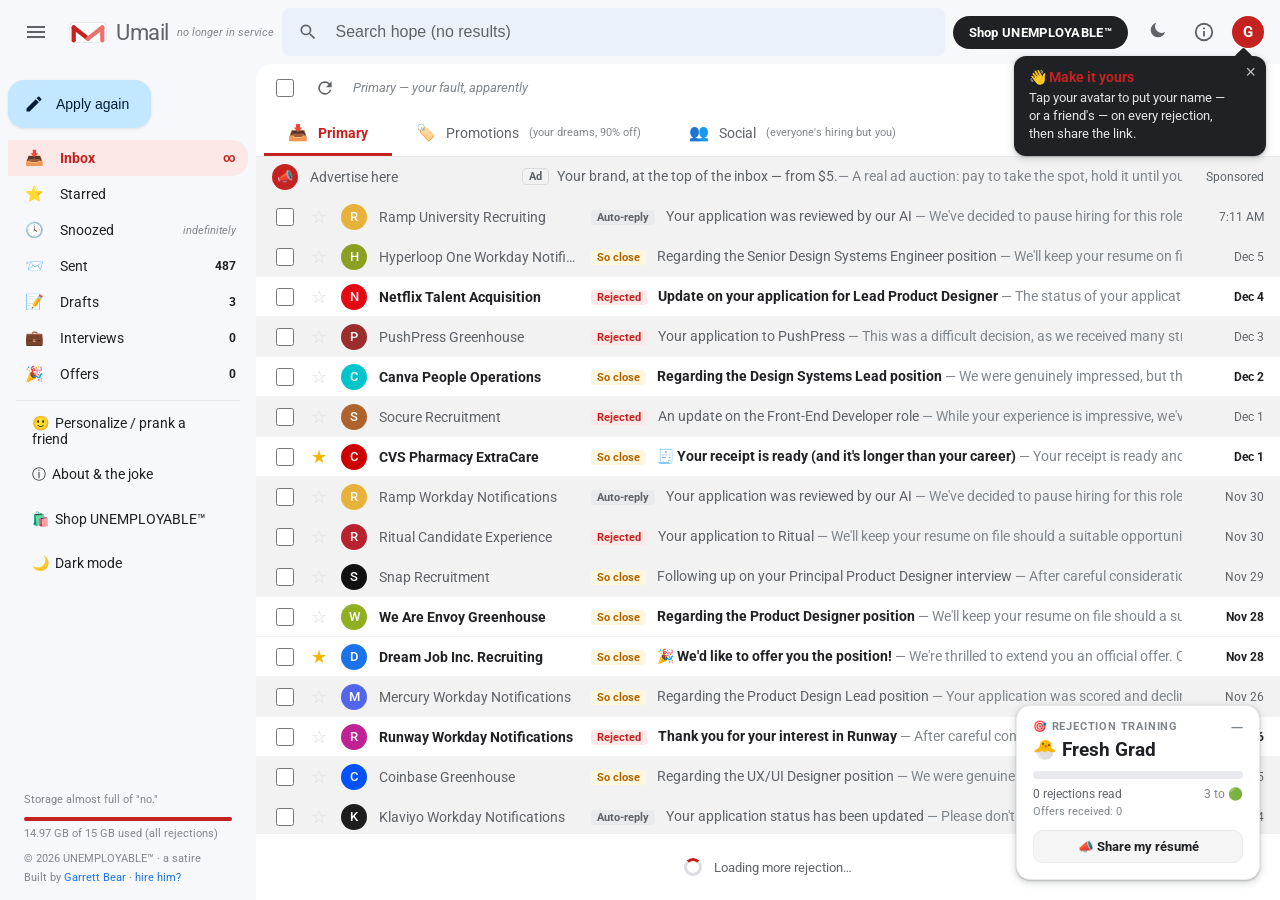
==== index.html @ d6adf1ad "Recolor logo M to brand red (drop Google palette)" ====
<!DOCTYPE html>
<html lang="en">
<head>
  <meta charset="UTF-8" />
  <meta name="viewport" content="width=device-width, initial-scale=1.0" />
  <title>Unemployable — An Endless Inbox of Rejection</title>

  <!-- Primary Meta -->
  <meta name="description" content="An endless scroll of automated job rejection emails. Every 'we've decided to move forward with other candidates' you've ever read, forever. A satire by Garrett Bear. Now a clothing brand." />
  <meta name="author" content="Garrett Bear" />
  <meta name="keywords" content="job rejection, unemployable, tech jobs, layoffs, application rejected, job hunt, satire, clothing brand, product designer, front end developer" />
  <meta name="theme-color" content="#ffffff" />
  <link rel="canonical" href="https://theunemployable.xyz/" />

  <!-- Open Graph -->
  <meta property="og:type" content="website" />
  <meta property="og:site_name" content="Unemployable" />
  <meta property="og:title" content="Unemployable — An Endless Inbox of Rejection" />
  <meta property="og:description" content="Scroll back through every automated 'unfortunately we won't be moving forward' email, forever. A clothing brand for the chronically applied-but-never-hired." />
  <meta property="og:url" content="https://theunemployable.xyz/" />
  <meta property="og:image" content="https://theunemployable.xyz/og-image.png" />
  <meta property="og:image:secure_url" content="https://theunemployable.xyz/og-image.png" />
  <meta property="og:image:type" content="image/png" />
  <meta property="og:image:width" content="1200" />
  <meta property="og:image:height" content="630" />
  <meta property="og:image:alt" content="An inbox full of unread job rejection emails." />

  <!-- Twitter -->
  <meta name="twitter:card" content="summary_large_image" />
  <meta name="twitter:title" content="Unemployable — An Endless Inbox of Rejection" />
  <meta name="twitter:description" content="An endless scroll of automated job rejection emails. You are not a culture fit. Forever." />
  <meta name="twitter:image" content="https://theunemployable.xyz/og-image.png" />

  <link rel="icon" type="image/svg+xml" href="favicon.svg" />
  <link rel="icon" type="image/png" sizes="32x32" href="favicon-32.png" />
  <link rel="apple-touch-icon" href="apple-touch-icon.png" />
  <link rel="preconnect" href="https://fonts.googleapis.com" />
  <link rel="preconnect" href="https://fonts.gstatic.com" crossorigin />
  <link href="https://fonts.googleapis.com/css2?family=Roboto:wght@400;500;700&display=swap" rel="stylesheet" />
  <!-- Vercel Web Analytics (turn on Web Analytics in the Vercel project dashboard) -->
  <script>window.va = window.va || function () { (window.vaq = window.vaq || []).push(arguments); };</script>
  <script defer src="/_vercel/insights/script.js"></script>

  <link rel="stylesheet" href="style.css" />

  <!-- SEO: structured data -->
  <script type="application/ld+json">
  {
    "@context": "https://schema.org",
    "@type": "WebSite",
    "name": "Unemployable",
    "url": "https://theunemployable.xyz/",
    "description": "An endless scroll of automated job rejection emails. A satire and clothing brand by Garrett Bear.",
    "author": { "@type": "Person", "name": "Garrett Bear", "url": "https://garrettbear.com" }
  }
  </script>
</head>
<body>
  <!-- ===== Top bar ===== -->
  <header class="topbar">
    <div class="topbar-left">
      <button class="icon-btn" id="menuBtn" aria-label="Main menu">
        <svg viewBox="0 0 24 24" width="24" height="24"><path d="M3 18h18v-2H3v2zm0-5h18v-2H3v2zm0-7v2h18V6H3z"/></svg>
      </button>
      <a class="logo" href="#" aria-label="Umail — no longer in service">
        <svg class="logo-mark" viewBox="0 0 56 40" width="40" height="29" aria-hidden="true">
          <rect x="2.5" y="6" width="51" height="28" rx="5.5" fill="#fff" stroke="#e0e0e0" stroke-width="1"/>
          <g fill="none" stroke-width="6" stroke-linecap="round" stroke-linejoin="round">
            <path d="M8 31 V13" stroke="#c5221f"/>
            <path d="M8 13 L28 28.5" stroke="#c5221f"/>
            <path d="M28 28.5 L48 13" stroke="#e8736f"/>
            <path d="M48 13 V31" stroke="#e8736f"/>
          </g>
        </svg>
        <span class="logo-word">Umail</span>
        <span class="logo-sub">no longer in service</span>
      </a>
    </div>

    <div class="topbar-search">
      <button class="icon-btn search-icon" aria-label="Search">
        <svg viewBox="0 0 24 24" width="20" height="20"><path d="M15.5 14h-.79l-.28-.27a6.5 6.5 0 1 0-.7.7l.27.28v.79l5 4.99L20.49 19l-4.99-5zm-6 0A4.5 4.5 0 1 1 14 9.5 4.5 4.5 0 0 1 9.5 14z"/></svg>
      </button>
      <input type="text" placeholder="Search hope (no results)" aria-label="Search mail" id="searchInput" />
    </div>

    <div class="topbar-right">
      <a class="shop-cta" href="https://shop.theunemployable.xyz" target="_blank" rel="noopener">Shop UNEMPLOYABLE™</a>
      <button class="icon-btn" id="themeBtn" aria-label="Toggle dark theme" title="Toggle dark theme"></button>
      <button class="icon-btn" id="aboutBtn" aria-label="About this site">
        <svg viewBox="0 0 24 24" width="22" height="22"><path d="M11 7h2v2h-2zm0 4h2v6h-2zm1-9a10 10 0 1 0 0 20 10 10 0 0 0 0-20zm0 18a8 8 0 1 1 0-16 8 8 0 0 1 0 16z"/></svg>
      </button>
      <button class="avatar-me" id="meBtn" title="Personalize / prank a friend" aria-label="Personalize">G</button>
    </div>
  </header>

  <div class="layout">
    <!-- ===== Sidebar ===== -->
    <aside class="sidebar" id="sidebar">
      <div class="drawer-brand mobile-only">
        <svg class="logo-mark" viewBox="0 0 56 40" width="34" height="25" aria-hidden="true">
          <rect x="2.5" y="6" width="51" height="28" rx="5.5" fill="#fff" stroke="#e0e0e0" stroke-width="1"/>
          <g fill="none" stroke-width="6" stroke-linecap="round" stroke-linejoin="round">
            <path d="M8 31 V13" stroke="#c5221f"/><path d="M8 13 L28 28.5" stroke="#c5221f"/>
            <path d="M28 28.5 L48 13" stroke="#e8736f"/><path d="M48 13 V31" stroke="#e8736f"/>
          </g>
        </svg>
        <span class="logo-word">Umail</span>
        <span class="logo-sub">no longer in service</span>
      </div>
      <button class="compose" id="composeBtn">
        <svg viewBox="0 0 24 24" width="20" height="20"><path d="M3 17.25V21h3.75L17.81 9.94l-3.75-3.75L3 17.25zM20.71 7.04a1 1 0 0 0 0-1.41l-2.34-2.34a1 1 0 0 0-1.41 0l-1.83 1.83 3.75 3.75 1.83-1.83z"/></svg>
        Apply again
      </button>
      <nav class="folders">
        <a class="folder active"><span class="f-ic">📥</span> Inbox <span class="f-count" id="inboxCount">∞</span></a>
        <a class="folder" data-joke="One starred rejection. You framed the nicest 'no.'"><span class="f-ic">⭐</span> Starred</a>
        <a class="folder" data-joke="Snoozed until the economy recovers. So, never."><span class="f-ic">🕓</span> Snoozed <span class="f-note">indefinitely</span></a>
        <a class="folder" id="sentFolder"><span class="f-ic">📨</span> Sent <span class="f-count" id="sentCount">487</span></a>
        <a class="folder" data-joke="3 drafts you'll never send. 'Hi, I know it's been a while…'"><span class="f-ic">📝</span> Drafts <span class="f-count">3</span></a>
        <a class="folder" id="interviewsFolder" data-joke="0 interviews. The AI didn't think you were a culture fit."><span class="f-ic">💼</span> Interviews <span class="f-count" id="interviewsCount">0</span></a>
        <a class="folder" id="offersFolder"><span class="f-ic">🎉</span> Offers <span class="f-count" id="offersCount">0</span></a>
      </nav>
      <nav class="drawer-extra">
        <button class="drawer-item" id="meBtnDrawer">🙂&nbsp;&nbsp;Personalize / prank a friend</button>
        <button class="drawer-item" id="aboutBtnDrawer">ⓘ&nbsp;&nbsp;About &amp; the joke</button>
        <a class="drawer-item" href="https://shop.theunemployable.xyz" target="_blank" rel="noopener">🛍️&nbsp;&nbsp;Shop UNEMPLOYABLE™</a>
        <button class="drawer-item" id="themeBtnDrawer">🌙&nbsp;&nbsp;Dark mode</button>
      </nav>
      <div class="sidebar-foot">
        <p>Storage almost full of "no."</p>
        <div class="storage-bar"><span></span></div>
        <p class="storage-txt">14.97 GB of 15 GB used (all rejections)</p>
        <p class="copyright">© <span class="yr">2026</span> UNEMPLOYABLE™ · a satire</p>
        <p class="built-by">Built by <a href="https://garrettbear.com" target="_blank" rel="noopener">Garrett Bear</a> · <a href="https://garrettbear.com" target="_blank" rel="noopener">hire him?</a></p>
      </div>
    </aside>

    <!-- ===== Inbox ===== -->
    <main class="inbox">
      <div class="inbox-toolbar">
        <input type="checkbox" class="row-check" aria-label="Select all" />
        <button class="icon-btn" aria-label="Refresh" id="refreshBtn">
          <svg viewBox="0 0 24 24" width="20" height="20"><path d="M17.65 6.35A8 8 0 1 0 19.73 14h-2.08A6 6 0 1 1 12 6c1.66 0 3.14.69 4.22 1.78L13 11h7V4l-2.35 2.35z"/></svg>
        </button>
        <span class="toolbar-label">Primary — your fault, apparently</span>
        <span class="toolbar-right" id="counter">1–50 of many, many more</span>
      </div>

      <div class="tabs">
        <div class="tab active" data-tab="primary"><span class="tab-ic">📥</span> Primary</div>
        <div class="tab" data-tab="promotions"><span class="tab-ic">🏷️</span> Promotions <small>(your dreams, 90% off)</small></div>
        <div class="tab" data-tab="social"><span class="tab-ic">👥</span> Social <small>(everyone's hiring but you)</small></div>
      </div>

      <ul class="email-list" id="emailList" aria-live="polite"></ul>

      <div class="loader" id="loader">
        <div class="spinner"></div>
        <span>Loading more rejection…</span>
      </div>
    </main>
  </div>

  <!-- ===== Personalize modal ===== -->
  <div class="modal-overlay" id="personalizeOverlay" hidden>
    <div class="about-card pz-card" role="dialog" aria-modal="true" aria-labelledby="pzTitle">
      <button class="about-close" id="pzClose" aria-label="Close">×</button>
      <h2 id="pzTitle">Make it personal</h2>
      <p class="about-tag">build your rejection profile</p>
      <p class="pz-intro">Put your name (or a friend's) on every rejection, pick the jobs you'll never get, add the companies that ghosted you — then share the link and watch the whole internet turn <em>them</em> down.</p>

      <label class="pz-label" for="pzName">Name on the rejections</label>
      <input class="pz-input" id="pzName" type="text" maxlength="40" placeholder="Garrett Bear" autocomplete="off" />
      <p class="pz-hint">Add a last name and they'll address you every careless way — Garrett Bear, G. Bear, Garrett B., Garrett.</p>

      <label class="pz-label">Jobs you keep getting rejected from</label>
      <div class="pz-cats" id="pzCats"></div>
      <input class="pz-input" id="pzRoleInput" type="text" maxlength="50" placeholder="…or type any role and hit Enter" autocomplete="off" />
      <div class="pz-chips" id="pzRoleChips"></div>

      <label class="pz-label">Companies that rejected you</label>
      <input class="pz-input" id="pzCoInput" type="text" maxlength="40" placeholder="e.g. Red Bull — type and hit Enter" autocomplete="off" />
      <div class="pz-chips" id="pzCoChips"></div>

      <div class="pz-actions">
        <button class="about-shop pz-apply" id="pzApply">Apply</button>
        <button class="mb-btn" id="pzCopy">Copy shareable link</button>
      </div>
      <p class="pz-note" id="pzNote"></p>
    </div>
  </div>

  <!-- drawer scrim (mobile) -->
  <div class="scrim" id="scrim" hidden></div>

  <!-- ===== Mobile bottom tab bar + compose FAB ===== -->
  <nav class="mobile-tabs" id="mobileTabs" aria-label="Inbox categories">
    <button class="mobile-tab active" data-tab="primary"><span>📥</span>Primary</button>
    <button class="mobile-tab" data-tab="promotions"><span>🏷️</span>Promos</button>
    <button class="mobile-tab" data-tab="social"><span>👥</span>Social</button>
  </nav>
  <button class="fab-compose" id="fabCompose" aria-label="Apply again">
    <svg viewBox="0 0 24 24"><path d="M3 17.25V21h3.75L17.81 9.94l-3.75-3.75L3 17.25zM20.71 7.04a1 1 0 0 0 0-1.41l-2.34-2.34a1 1 0 0 0-1.41 0l-1.83 1.83 3.75 3.75 1.83-1.83z"/></svg>
  </button>

  <!-- ===== Email modal ===== -->
  <div class="modal-overlay" id="modalOverlay" hidden>
    <div class="modal" role="dialog" aria-modal="true" aria-labelledby="modalSubject">
      <div class="modal-toolbar">
        <button class="icon-btn" id="modalBack" aria-label="Back to inbox">
          <svg viewBox="0 0 24 24" width="22" height="22"><path d="M20 11H7.83l5.59-5.59L12 4l-8 8 8 8 1.41-1.41L7.83 13H20z"/></svg>
        </button>
        <div class="modal-tool-icons">
          <button class="icon-btn" title="Archive (the feeling)" aria-label="Archive"><svg viewBox="0 0 24 24" width="20" height="20"><path d="M20.54 5.23l-1.39-1.68A1.45 1.45 0 0 0 18 3H6c-.47 0-.88.21-1.16.55L3.46 5.23C3.17 5.57 3 6.02 3 6.5V19a2 2 0 0 0 2 2h14a2 2 0 0 0 2-2V6.5c0-.48-.17-.93-.46-1.27zM12 17.5L6.5 12H10v-2h4v2h3.5L12 17.5zM5.12 5l.82-1h12l.93 1H5.12z"/></svg></button>
          <button class="icon-btn" title="Report as spam (it is)" aria-label="Spam"><svg viewBox="0 0 24 24" width="20" height="20"><path d="M12 2L1 21h22L12 2zm1 16h-2v-2h2v2zm0-4h-2V9h2v5z"/></svg></button>
          <button class="icon-btn" title="Delete" aria-label="Delete"><svg viewBox="0 0 24 24" width="20" height="20"><path d="M6 19a2 2 0 0 0 2 2h8a2 2 0 0 0 2-2V7H6v12zM19 4h-3.5l-1-1h-5l-1 1H5v2h14V4z"/></svg></button>
        </div>
      </div>
      <div class="modal-body" id="modalBody"><!-- filled by JS --></div>
    </div>
  </div>

  <!-- ===== About / disclaimer modal ===== -->
  <div class="modal-overlay" id="aboutOverlay" hidden>
    <div class="about-card" role="dialog" aria-modal="true" aria-labelledby="aboutTitle">
      <button class="about-close" id="aboutClose" aria-label="Close">×</button>
      <h2 id="aboutTitle">UNEMPLOYABLE™</h2>
      <p class="about-tag">Wear the rejection.</p>
      <p>You've spent 1.5 years getting the same email from every company on earth. "We've decided to move forward with other candidates." "We'll keep your resume on file." "This was a difficult decision."</p>
      <p>It wasn't a difficult decision. It was an automated one. So here's an inbox that never ends — scroll back through the entire genre of corporate "no," all the way down.</p>
      <p>Then go buy the merch, because if no one will employ you, you might as well be <strong>Unemployable</strong> on purpose.</p>
      <a class="about-shop" href="https://shop.theunemployable.xyz" target="_blank" rel="noopener">Shop the brand →</a>
      <div class="about-waitlist">
        <p class="aw-title">Get the first drop before the rejection emails do.</p>
        <form class="signup" id="signupAbout" novalidate>
          <input type="email" name="email" required autocomplete="email" inputmode="email" placeholder="you@stillchecking.email" aria-label="Email address" />
          <input class="hp" type="text" name="website" tabindex="-1" autocomplete="off" aria-hidden="true" />
          <button type="submit">Notify me</button>
        </form>
        <p class="signup-note" id="noteAbout">No spam. Unlike recruiters, we actually follow up.</p>
        <p class="form-fallback">Box not working? <a href="https://docs.google.com/forms/d/e/1FAIpQLScb5RaU6KfAhWmjYifP8sGAfHYI7xUYA14kFy-o8AaP4aoraw/viewform" target="_blank" rel="noopener">Sign up on the form directly →</a></p>
      </div>
      <p class="about-follow">Follow the descent on Instagram: <a href="https://www.instagram.com/theunemployable.xyz" target="_blank" rel="noopener">@theunemployable.xyz</a></p>
      <p class="about-credit">Designed &amp; built by <a href="https://garrettbear.com" target="_blank" rel="noopener">Garrett Bear</a> — a product designer &amp; front-end dev who is, ironically, <strong>available for hire</strong>. <a href="https://garrettbear.com" target="_blank" rel="noopener">Hire him before the algorithm does →</a></p>
      <p class="disclaimer"><strong>Disclaimer:</strong> This is satire. It is not Gmail, it is not affiliated with or endorsed by Google or any company shown. All emails are fictional and auto-generated for comedy. Company names are used nominatively to parody the universal job-hunt experience. No real rejection emails are reproduced. Any resemblance to the soul-crushing message you got last Tuesday is purely because they all write the exact same thing. Made with spite and love by <a href="https://garrettbear.com" target="_blank" rel="noopener">Garrett Bear</a>.</p>
      <p class="cvs-egg">Spiritual sequel to <a href="https://codepen.io/garrettbear/pen/JzMmqg" target="_blank" rel="noopener">the CVS receipt</a>. 🧾</p>
      <p class="copyright">© <span class="yr">2026</span> UNEMPLOYABLE™ · All rights reserved (the only thing we've got).</p>
      <p class="about-links"><a href="/careers" target="_blank" rel="noopener">Careers</a> · <a href="/terms" target="_blank" rel="noopener">Terms</a> · <a href="/privacy" target="_blank" rel="noopener">Privacy</a> · <span class="ver">v1.0</span></p>
    </div>
  </div>

  <!-- ===== Rejection Training (gamification HUD) ===== -->
  <aside class="game-hud" id="gameHud" aria-label="Rejection Training score">
    <button class="game-min" id="gameMin" aria-label="Minimize Rejection Training" title="Minimize">–</button>
    <div class="game-title">🎯 Rejection Training</div>
    <div class="game-rank" id="gameRank">🐣 Fresh Grad</div>
    <div class="game-bar" aria-hidden="true"><span id="gameBar"></span></div>
    <div class="game-stats">
      <span id="gameCount" aria-live="polite">0 rejections read</span>
      <span id="gameNext"></span>
    </div>
    <div class="game-best" id="gameBest"></div>
    <button class="game-share" id="gameShare">📣 Share my résumé</button>
  </aside>
  <button class="game-pill" id="gamePill" hidden aria-label="Open Rejection Training">🎯 <span id="gamePillCount">0</span></button>
  <div class="game-toasts" id="gameToasts" aria-live="assertive"></div>

  <!-- ===== Shareable Rejection Résumé ===== -->
  <div class="modal-overlay" id="shareOverlay" hidden>
    <div class="share-wrap" role="dialog" aria-modal="true" aria-labelledby="shareTitle">
      <button class="about-close" id="shareClose" aria-label="Close">×</button>
      <h2 id="shareTitle" class="share-h">Your Rejection Résumé</h2>
      <div class="share-card" id="shareCard">
        <div class="sc-top">UNEMPLOYABLE™ · REJECTION TRAINING</div>
        <div class="sc-emoji" id="scEmoji">🐣</div>
        <div class="sc-rank" id="scRank">Fresh Grad</div>
        <div class="sc-count"><span id="scCount">0</span> rejections read</div>
        <div class="sc-sub" id="scSub">Offers received: 0</div>
        <div class="sc-url">theunemployable.xyz</div>
      </div>
      <div class="share-actions">
        <a class="share-btn primary" id="shareX" target="_blank" rel="noopener">𝕏 Share</a>
        <button class="share-btn" id="shareCopy">Copy text</button>
        <button class="share-btn" id="shareDownload">Share / Save</button>
      </div>
      <canvas id="shareCanvas" width="1200" height="630" aria-hidden="true"></canvas>
    </div>
  </div>

  <!-- ===== Final Boss prank: the offer that wasn't ===== -->
  <div class="offer-prank" id="offerPrank" hidden>
    <div class="offer-card" id="offerCard">
      <div class="offer-emoji" id="offerEmoji">🎉</div>
      <h2 id="offerTitle">YOU GOT AN OFFER!</h2>
      <p id="offerMsg">Congratulations, Garrett. After 487 applications, someone finally said yes.</p>
    </div>
  </div>

  <!-- first-visit hint pointing at the avatar -->
  <div class="coachmark" id="coachmark" hidden>
    <span class="coach-arrow"></span>
    <button class="coach-x" id="coachX" aria-label="Dismiss">×</button>
    <strong>👋 Make it yours</strong>
    <p>Tap your avatar to put your name — or a friend's — on every rejection, then share the link.</p>
  </div>

  <script src="script.js"></script>
</body>
</html>
---- style.css ----
/* ===========================================================
   UNEMPLOYABLE — a Gmail-flavored endless inbox of rejection
   Satire. Not affiliated with Google. See disclaimer.
   =========================================================== */

:root {
  --bg: #f6f8fc;
  --surface: #ffffff;
  --line: #e8eaed;
  --text: #202124;
  --text-soft: #5f6368;
  --text-faint: #80868b;
  --accent: #c5221f;        /* rejection red */
  --accent-soft: #fce8e6;
  --blue: #1a73e8;
  --unread: #202124;
  --read: #5f6368;
  --hover: #f5f5f5;
  --shadow: 0 1px 2px rgba(60,64,67,.3), 0 2px 6px 2px rgba(60,64,67,.15);
  --radius: 16px;
  --sidebar-w: 256px;
  --topbar-h: 64px;
}

* { box-sizing: border-box; }

html, body {
  margin: 0;
  padding: 0;
  height: 100%;
  background: var(--bg);
  color: var(--text);
  font-family: "Roboto", Arial, sans-serif;
  -webkit-font-smoothing: antialiased;
}

svg { fill: currentColor; }

.icon-btn {
  background: none;
  border: none;
  color: var(--text-soft);
  width: 40px;
  height: 40px;
  border-radius: 50%;
  display: inline-flex;
  align-items: center;
  justify-content: center;
  cursor: pointer;
  transition: background .15s;
  flex: none;
}
.icon-btn:hover { background: rgba(60,64,67,.08); }

/* ===== Top bar ===== */
.topbar {
  height: var(--topbar-h);
  background: var(--bg);
  display: flex;
  align-items: center;
  gap: 8px;
  padding: 0 16px;
  position: sticky;
  top: 0;
  z-index: 30;
}
.topbar-left { display: flex; align-items: center; gap: 4px; min-width: var(--sidebar-w); }
.logo { display: flex; align-items: center; gap: 8px; text-decoration: none; padding-left: 8px; }
.logo-mark { display: block; flex: none; }
.logo-word { font-size: 22px; color: var(--text-soft); font-weight: 400; letter-spacing: -.5px; align-self: center; }
.logo-sub { font-size: 11px; color: var(--text-faint); font-style: italic; align-self: center; }

.topbar-search {
  flex: 1;
  max-width: 720px;
  display: flex;
  align-items: center;
  background: #eaf1fb;
  border-radius: 8px;
  padding: 2px 6px;
  height: 48px;
  transition: background .15s, box-shadow .15s;
}
.topbar-search:focus-within { background: #fff; box-shadow: var(--shadow); }
.topbar-search input {
  flex: 1; border: none; background: transparent; outline: none;
  font-size: 16px; color: var(--text); padding: 0 8px;
}
/* Readable placeholder in both themes (Chrome's default fails AA on dark). */
.topbar-search input::placeholder { color: var(--text-soft); opacity: 1; }
.search-icon { color: var(--text-soft); }

/* Visible keyboard focus everywhere interactive (WCAG 2.4.7). */
a:focus-visible, button:focus-visible, input:focus-visible,
.tab:focus-visible, .email-row:focus-visible {
  outline: 2px solid var(--blue);
  outline-offset: -2px;
  border-radius: 4px;
}
.email-row:focus-visible { outline-offset: -2px; z-index: 2; }

.topbar-right { display: flex; align-items: center; gap: 8px; margin-left: auto; }
.shop-cta {
  background: var(--text); color: #fff; text-decoration: none;
  font-weight: 700; font-size: 13px; letter-spacing: .3px;
  padding: 9px 16px; border-radius: 20px; white-space: nowrap;
  transition: transform .12s, background .15s;
}
.shop-cta:hover { background: var(--accent); transform: translateY(-1px); }
.avatar-me {
  width: 32px; height: 32px; border-radius: 50%;
  background: var(--accent); color: #fff; font-weight: 700;
  display: flex; align-items: center; justify-content: center; font-size: 15px;
  border: none; cursor: pointer; font-family: inherit; padding: 0;
  transition: transform .12s, filter .2s;
}
.avatar-me:hover { transform: scale(1.08); filter: brightness(1.05); }
/* one-time attention pulse while the coachmark is up */
@keyframes avatarPulse {
  0%   { box-shadow: 0 0 0 0 rgba(197,34,31,.55); }
  70%  { box-shadow: 0 0 0 13px rgba(197,34,31,0); }
  100% { box-shadow: 0 0 0 0 rgba(197,34,31,0); }
}
.avatar-me.pulse { animation: avatarPulse 1.6s ease-out 4; }

/* ===== Layout ===== */
.layout { display: flex; height: calc(100vh - var(--topbar-h)); }

/* Desktop: hamburger collapses the sidebar (Gmail-style) */
@media (min-width: 901px) {
  .sidebar { transition: width .22s ease, padding .22s ease, opacity .2s ease; }
  body.nav-collapsed .sidebar { width: 0; padding-left: 0; padding-right: 0; overflow: hidden; opacity: 0; }
}

/* ===== First-visit coachmark (points at the avatar) ===== */
.coachmark {
  position: fixed; top: 56px; right: 14px; z-index: 70; width: 252px;
  background: #202124; color: #fff; border-radius: 12px; padding: 13px 30px 13px 15px;
  box-shadow: var(--shadow); font-family: "Roboto", Arial, sans-serif; animation: coachIn .3s ease;
}
.coachmark[hidden] { display: none; }
.coachmark strong { display: block; font-size: 14px; color: var(--accent); margin-bottom: 4px; }
.coachmark p { margin: 0; font-size: 12.5px; line-height: 1.45; color: rgba(255,255,255,.88); }
.coach-arrow { position: absolute; top: -6px; right: 16px; width: 13px; height: 13px; background: #202124; transform: rotate(45deg); border-radius: 2px; }
.coach-x { position: absolute; top: 5px; right: 8px; background: none; border: none; color: rgba(255,255,255,.7); font-size: 18px; line-height: 1; cursor: pointer; padding: 2px; }
.coach-x:hover { color: #fff; }
@keyframes coachIn { from { opacity: 0; transform: translateY(-6px); } to { opacity: 1; transform: none; } }
@media (max-width: 900px) { .coachmark { top: 52px; right: 8px; width: 220px; } }

/* ===== Sidebar ===== */
.sidebar {
  width: var(--sidebar-w);
  flex: none;
  padding: 8px 8px 8px 8px;
  display: flex;
  flex-direction: column;
  overflow-y: auto;
}
.compose {
  display: flex; align-items: center; gap: 12px;
  background: #c2e7ff; color: #001d35; border: none;
  border-radius: 16px; padding: 14px 22px 14px 16px;
  font-size: 14px; font-weight: 500; cursor: pointer;
  box-shadow: 0 1px 3px rgba(0,0,0,.1); margin: 8px 0 12px 0;
  align-self: flex-start; transition: box-shadow .15s, background .15s;
}
.compose:hover { box-shadow: var(--shadow); background: #b3e0ff; }

.folders { display: flex; flex-direction: column; }
.folder {
  display: flex; align-items: center; gap: 16px;
  padding: 0 12px 0 16px; height: 36px; border-radius: 0 16px 16px 0;
  font-size: 14px; color: var(--text); cursor: pointer; text-decoration: none;
  font-weight: 400;
}
.folder:hover { background: #eaeaea; }
.folder.active { background: var(--accent-soft); color: var(--accent); font-weight: 700; }
.f-ic { width: 20px; text-align: center; font-size: 15px; }
.f-count { margin-left: auto; font-size: 12px; font-weight: 700; }
.folder.active .f-count { color: var(--accent); }
.f-note { margin-left: auto; font-size: 11px; color: var(--text-faint); font-style: italic; }

.sidebar-foot { margin-top: auto; padding: 16px 16px 8px; font-size: 11px; color: var(--text-faint); }
.storage-bar { height: 4px; background: #e0e0e0; border-radius: 2px; overflow: hidden; margin: 6px 0; }
.storage-bar span { display: block; height: 100%; width: 99.8%; background: var(--accent); }
.storage-txt { margin: 2px 0 0; }
.copyright { margin: 12px 0 0; font-size: 11px; color: var(--text-faint); }
.about-card .copyright { margin-top: 14px; }
.built-by { margin: 6px 0 0; font-size: 11px; color: var(--text-faint); }
.built-by a { color: var(--blue); text-decoration: none; }
.built-by a:hover { text-decoration: underline; }
.about-credit {
  font-size: 13px; line-height: 1.6; color: var(--text);
  background: var(--accent-soft); border-radius: 10px; padding: 12px 14px; margin: 8px 0 4px;
}
.about-credit a { color: var(--accent); font-weight: 700; text-decoration: none; }
.about-credit a:hover { text-decoration: underline; }
.about-links { margin: 8px 0 0; font-size: 11px; color: var(--text-faint); }
.about-links a { color: var(--text-faint); text-decoration: underline; }
.about-links a:hover { color: var(--accent); }
.about-links .ver { opacity: .7; }
.about-follow { font-size: 13px; color: var(--text-soft); margin: 4px 0 14px; }
.about-follow a { color: var(--accent); font-weight: 700; text-decoration: none; }
.about-follow a:hover { text-decoration: underline; }

/* ===== Inbox ===== */
.inbox {
  flex: 1;
  background: var(--surface);
  border-radius: var(--radius) 0 0 0;
  margin-top: 0;
  display: flex;
  flex-direction: column;
  overflow: hidden;
}
.inbox-toolbar {
  display: flex; align-items: center; gap: 8px;
  padding: 6px 16px; height: 48px; flex: none;
  border-bottom: 1px solid transparent;
}
.row-check { width: 18px; height: 18px; accent-color: var(--text-soft); cursor: pointer; }
.toolbar-label { font-size: 13px; color: var(--text-faint); font-style: italic; }
.toolbar-right { margin-left: auto; font-size: 12px; color: var(--text-soft); }

.tabs { display: flex; border-bottom: 1px solid var(--line); padding: 0 8px; flex: none; }
.tab {
  display: flex; align-items: center; gap: 10px;
  padding: 0 24px; height: 44px; font-size: 14px; color: var(--text-soft);
  cursor: pointer; border-bottom: 3px solid transparent; max-width: 280px;
}
.tab small { color: var(--text-faint); font-size: 11px; }
.tab.active { color: var(--accent); border-bottom-color: var(--accent); font-weight: 700; }
.tab:hover:not(.active) { background: var(--hover); }
.tab-ic { font-size: 16px; }

.email-list { list-style: none; margin: 0; padding: 0; overflow-y: auto; flex: 1; }

.email-row {
  display: flex; align-items: center; gap: 12px;
  padding: 0 16px; height: 40px; cursor: pointer;
  border-bottom: 1px solid #f1f3f4; position: relative;
  transition: box-shadow .1s;
}
.email-row:hover { box-shadow: inset 1px 0 0 #dadce0, inset -1px 0 0 #dadce0, 0 1px 2px 0 rgba(60,64,67,.3), 0 1px 3px 1px rgba(60,64,67,.15); z-index: 1; }
.email-row.unread { background: #fff; }
.email-row.read { background: #f2f2f2; }
.email-row.unread .er-sender,
.email-row.unread .er-subject { font-weight: 700; color: var(--unread); }
.email-row.read .er-sender,
.email-row.read .er-subject { font-weight: 400; color: var(--read); }

.er-check { width: 18px; height: 18px; accent-color: var(--text-soft); flex: none; }
.er-star {
  color: #dadce0; font-size: 18px; line-height: 1; cursor: pointer; flex: none;
  width: 20px; text-align: center; user-select: none;
}
.er-star.on { color: #f4b400; }
.er-avatar {
  width: 26px; height: 26px; border-radius: 50%; flex: none;
  display: flex; align-items: center; justify-content: center;
  color: #fff; font-size: 13px; font-weight: 500;
}
.er-sender { width: 200px; flex: none; overflow: hidden; text-overflow: ellipsis; white-space: nowrap; font-size: 14px; }
.er-main { flex: 1; overflow: hidden; white-space: nowrap; font-size: 14px; min-width: 0; }
.er-subject { color: var(--text); }
.er-snippet { color: var(--text-faint); font-weight: 400; }
.er-snippet::before { content: "— "; }   /* desktop inline dash; removed on mobile */
.er-label {
  display: inline-block; font-size: 11px; font-weight: 700; padding: 1px 6px;
  border-radius: 4px; margin-right: 8px; vertical-align: middle;
}
.lbl-rejected { background: var(--accent-soft); color: var(--accent); }
.lbl-ghosted  { background: #e8eaed; color: #5f6368; }
.lbl-final    { background: #fef7e0; color: #b06000; }
.lbl-promo    { background: #e8f0fe; color: #1a73e8; }
.lbl-social   { background: #e6f4ea; color: #137333; }
.lbl-ad       { background: transparent; color: #5f6368; border: 1px solid #dadce0; }
/* sponsored row — subtle tint + tiny "Ad" chip, Gmail-style */
.ad-row { background: #f6faff; }
.ad-row:hover { background: #eef5ff; }

/* Ad creative inside the opened sponsored email */
.ad-creative-link { display: block; margin: 4px 0 4px; }
.ad-creative { width: 100%; height: auto; border-radius: 10px; display: block; }
.ad-disc { margin-top: 16px; font-size: 11.5px; color: var(--text-faint); }
.ad-disc a { color: var(--blue); text-decoration: none; }
.ad-disc a:hover { text-decoration: underline; }

/* "take this spot" hint in the ad row + takeover block in the modal */
.ad-take { color: #001fff; font-weight: 700; white-space: nowrap; }
.ad-takeover { margin-top: 18px; padding: 16px 18px; border: 1px solid #001fff; border-radius: 12px; background: #eef1ff; text-align: center; }
.ad-takeover p { margin: 0 0 10px; font-size: 13.5px; color: #0a1a8f; line-height: 1.5; }
.ad-takeover a { display: inline-block; background: #001fff; color: #fff; text-decoration: none; font-weight: 800; padding: 11px 22px; border-radius: 22px; font-size: 13px; letter-spacing: .2px; }
.ad-takeover a:hover { filter: brightness(1.15); }
.ad-spec-box {
  aspect-ratio: 1200 / 628; width: 100%; margin: 4px 0 6px;
  border: 2px dashed var(--line); border-radius: 12px; background: #f6faff;
  display: flex; flex-direction: column; align-items: center; justify-content: center; gap: 6px;
}
.ad-spec-box span { font-size: 22px; font-weight: 800; color: var(--text-soft); letter-spacing: -.01em; }
.ad-spec-box small { font-size: 12px; color: var(--text-faint); letter-spacing: .3px; }

/* Rickroll embed overlay */
.rick-overlay {
  position: fixed; inset: 0; z-index: 1000; background: rgba(0,0,0,.82);
  display: flex; align-items: center; justify-content: center; padding: 20px;
}
.rick-overlay[hidden] { display: none; }
.rick-modal { width: min(880px, 96vw); position: relative; }
.rick-frame { position: relative; width: 100%; aspect-ratio: 16 / 9; border-radius: 12px; overflow: hidden; box-shadow: 0 16px 60px rgba(0,0,0,.5); background: #000; }
.rick-frame iframe { position: absolute; inset: 0; width: 100%; height: 100%; border: 0; }
.rick-close {
  position: absolute; top: -42px; right: 0; width: 34px; height: 34px; border-radius: 50%;
  border: none; background: rgba(255,255,255,.15); color: #fff; font-size: 22px; line-height: 1;
  cursor: pointer; transition: background .15s;
}
.rick-close:hover { background: rgba(255,255,255,.3); }
.rick-cap { margin: 14px 2px 0; color: #f1f3f4; font-size: 13.5px; text-align: center; }
.rick-cap a { color: #8ab4f8; text-decoration: none; font-weight: 600; }
@media (max-width: 600px) { .rick-close { top: -38px; } }
.ad-empty { cursor: pointer; }
.er-date { width: 70px; flex: none; text-align: right; font-size: 12px; color: var(--text-soft); }
.email-row.unread .er-date { font-weight: 700; color: var(--text); }
.er-date .row-hover-ic { display: none; }

/* ===== Loader ===== */
.loader {
  display: flex; align-items: center; justify-content: center; gap: 12px;
  padding: 24px; color: var(--text-soft); font-size: 13px;
}
.spinner {
  width: 18px; height: 18px; border: 3px solid #dadce0;
  border-top-color: var(--accent); border-radius: 50%;
  animation: spin .8s linear infinite;
}
@keyframes spin { to { transform: rotate(360deg); } }

/* ===== Email modal ===== */
.modal-overlay {
  position: fixed; inset: 0; background: rgba(32,33,36,.6);
  z-index: 50; display: flex; align-items: flex-start; justify-content: center;
  padding: 40px 16px; overflow-y: auto;
  animation: fade .15s ease;
}
/* The hidden attribute must win over display:flex, or modals never close. */
.modal-overlay[hidden] { display: none !important; }
@keyframes fade { from { opacity: 0; } to { opacity: 1; } }
.modal {
  background: var(--surface); width: 100%; max-width: 860px;
  border-radius: 16px; box-shadow: var(--shadow); overflow: hidden;
  animation: pop .18s ease;
}
@keyframes pop { from { transform: translateY(8px) scale(.99); opacity: .6; } to { transform: none; opacity: 1; } }
.modal-toolbar {
  display: flex; align-items: center; gap: 4px;
  padding: 6px 12px; border-bottom: 1px solid var(--line);
}
.modal-tool-icons { display: flex; gap: 2px; margin-left: 8px; }
.modal-body { padding: 24px 32px 36px; }

.mb-subject { font-size: 22px; font-weight: 400; margin: 0 0 18px; display: flex; align-items: center; gap: 10px; flex-wrap: wrap; }
.mb-head { display: flex; align-items: flex-start; gap: 14px; margin-bottom: 22px; }
.mb-avatar {
  width: 40px; height: 40px; border-radius: 50%; flex: none;
  display: flex; align-items: center; justify-content: center;
  color: #fff; font-weight: 500; font-size: 18px;
}
.mb-meta { flex: 1; min-width: 0; }
.mb-from { font-size: 14px; font-weight: 700; color: var(--text); }
.mb-email { font-size: 13px; color: var(--text-soft); font-weight: 400; }
.mb-to { font-size: 12px; color: var(--text-soft); margin-top: 2px; }
.mb-date { font-size: 12px; color: var(--text-soft); white-space: nowrap; }
.mb-content { font-size: 14px; line-height: 1.7; color: #3c4043; }
.mb-content p { margin: 0 0 14px; }
.mb-content .sig { color: var(--text-soft); }
.mb-cta {
  margin-top: 28px; padding: 18px 20px; border: 1px dashed var(--accent);
  border-radius: 12px; background: var(--accent-soft); text-align: center;
}
.mb-cta p { margin: 0 0 10px; font-size: 14px; color: var(--accent); font-weight: 500; }
.mb-cta a {
  display: inline-block; background: var(--text); color: #fff; text-decoration: none;
  font-weight: 700; padding: 10px 22px; border-radius: 20px; font-size: 13px;
  letter-spacing: .3px; transition: background .15s;
}
.mb-cta a:hover { background: var(--accent); }
.mb-actions { margin-top: 24px; display: flex; gap: 12px; }
.mb-btn {
  border: 1px solid var(--line); background: #fff; color: var(--text-soft);
  border-radius: 18px; padding: 8px 20px; font-size: 14px; cursor: pointer;
  display: inline-flex; align-items: center; gap: 8px; font-family: inherit;
}
.mb-btn:hover { background: var(--hover); }
.mb-btn.primary { background: var(--accent); color: #fff; border-color: var(--accent); }
.mb-btn.primary:hover { background: #a81b19; }
.mb-actions { flex-wrap: wrap; }

/* ===== Personalize modal ===== */
.pz-label { display: block; font-size: 12px; font-weight: 700; color: var(--text-soft); text-transform: uppercase; letter-spacing: .5px; margin: 14px 0 6px; }
.pz-input {
  width: 100%; height: 44px; border: 1px solid var(--line); border-radius: 10px;
  padding: 0 14px; font-size: 15px; font-family: inherit; color: var(--text);
  background: var(--surface); transition: border-color .15s;
}
.pz-input:focus { outline: none; border-color: var(--accent); }
.pz-actions { display: flex; gap: 10px; align-items: center; margin-top: 20px; flex-wrap: wrap; }
.pz-apply { margin: 0 !important; cursor: pointer; border: none; font-family: inherit; }
.pz-note { font-size: 12.5px; color: var(--text-faint); margin-top: 12px; min-height: 16px; }
.pz-note.ok { color: var(--accent); font-weight: 700; }

/* personalize: scroll, intro, hint, categories, chips */
.pz-card { max-height: 88vh; overflow-y: auto; }
.pz-intro { font-size: 14px; line-height: 1.6; }
.pz-hint { font-size: 12px; color: var(--text-faint); margin: 6px 0 0; line-height: 1.4; }
.pz-cats { display: flex; flex-wrap: wrap; gap: 7px; margin-bottom: 10px; }
.pz-cat {
  cursor: pointer; border: 1px solid var(--line); background: var(--surface); color: var(--text-soft);
  border-radius: 100px; padding: 7px 13px; font-size: 13px; font-weight: 600; font-family: inherit; transition: all .12s;
}
.pz-cat:hover { border-color: var(--text-faint); }
.pz-cat.on { background: var(--accent-soft); border-color: var(--accent); color: var(--accent); font-weight: 700; }
.pz-chips { display: flex; flex-wrap: wrap; gap: 7px; margin-top: 10px; }
.pz-chip {
  display: inline-flex; align-items: center; gap: 6px; background: var(--accent-soft); color: var(--accent);
  border-radius: 100px; padding: 5px 6px 5px 13px; font-size: 13px; font-weight: 700;
}
.pz-chip button { border: none; background: rgba(0,0,0,.12); color: inherit; cursor: pointer; width: 18px; height: 18px; border-radius: 50%; font-size: 14px; line-height: 1; display: flex; align-items: center; justify-content: center; font-family: inherit; }
.pz-chip button:hover { background: rgba(0,0,0,.25); }

/* Easter-egg email styling */
.egg .mb-content { font-family: "Courier New", monospace; }

/* ===== About / disclaimer ===== */
.about-card {
  background: #fff; max-width: 540px; width: 100%; border-radius: 18px;
  padding: 40px 36px 32px; position: relative; box-shadow: var(--shadow);
  animation: pop .2s ease; margin: auto;
}
.about-close {
  position: absolute; top: 14px; right: 18px; background: none; border: none;
  font-size: 28px; line-height: 1; color: var(--text-soft); cursor: pointer;
}
.about-card h2 { margin: 0; font-size: 30px; letter-spacing: 1px; }
.about-tag { margin: 4px 0 20px; color: var(--accent); font-weight: 700; letter-spacing: 1px; text-transform: uppercase; font-size: 13px; }
.about-card p { font-size: 14px; line-height: 1.65; color: #3c4043; }
.about-shop {
  display: inline-block; background: var(--text); color: #fff; text-decoration: none;
  font-weight: 700; padding: 12px 26px; border-radius: 22px; margin: 12px 0 20px;
  letter-spacing: .3px; transition: background .15s;
}
.about-shop:hover { background: var(--accent); }

/* Waitlist signup (ported from the shop) */
.about-waitlist { margin: 4px 0 18px; padding: 16px 18px; background: #f6faff; border: 1px solid var(--line); border-radius: 14px; }
.aw-title { margin: 0 0 12px !important; font-weight: 700; font-size: 14px !important; color: var(--text) !important; }
.signup { display: flex; gap: 8px; background: #fff; border: 1px solid var(--line); border-radius: 26px; padding: 5px 5px 5px 16px; }
.signup input[type=email] { flex: 1; min-width: 0; border: none; outline: none; background: transparent; font: inherit; font-size: 14px; color: var(--text); }
.signup input[type=email]::placeholder { color: var(--text-faint); }
.signup .hp { position: absolute; left: -9999px; width: 1px; height: 1px; opacity: 0; }
.signup button { flex: none; border: none; cursor: pointer; background: var(--blue); color: #fff; font-weight: 700; font-size: 13px; padding: 0 20px; height: 38px; border-radius: 22px; font-family: inherit; transition: background .15s; }
.signup button:hover { background: #1666c9; }
.signup-done { height: 38px; display: flex; align-items: center; justify-content: center; width: 100%; color: var(--accent); font-weight: 700; font-size: 15px; }
.signup-note { margin: 8px 2px 0 !important; font-size: 12px !important; color: var(--text-faint) !important; }
.signup-note.err { color: var(--accent) !important; }
.signup-note.ok { color: #188038 !important; }
.form-fallback { margin: 6px 2px 0 !important; font-size: 11.5px !important; color: var(--text-faint) !important; }
.form-fallback a { color: var(--blue); }

.disclaimer { font-size: 11.5px; color: var(--text-faint); line-height: 1.6; border-top: 1px solid var(--line); padding-top: 16px; }
.disclaimer a, .cvs-egg a { color: var(--blue); }
.cvs-egg { font-size: 12px; color: var(--text-faint); }

/* Sidebar quick-actions — shown on desktop AND inside the mobile drawer */
.drawer-extra { display: flex; flex-direction: column; border-top: 1px solid var(--line); margin: 8px 8px 4px; padding-top: 8px; }
.drawer-item {
  display: flex; align-items: center; gap: 6px; padding: 0 16px; height: 44px; width: 100%;
  border: none; background: none; color: var(--text); font-size: 14px; text-align: left;
  cursor: pointer; border-radius: 0 24px 24px 0; text-decoration: none; font-family: inherit;
}
.drawer-item:hover { background: var(--hover); }

/* ===== Mobile (native-app feel) — desktop is untouched ===== */
.mobile-only { display: none; }
.mobile-tabs, .fab-compose, .scrim { display: none; }

@media (max-width: 900px) {
  :root { --topbar-h: 58px; }
  .mobile-only { display: flex; }

  /* --- top bar: hamburger + search pill + avatar --- */
  .topbar { padding: 8px 10px; gap: 8px; }
  .topbar-left { min-width: 0; flex: none; gap: 0; }
  .logo { display: none; }
  .shop-cta, #themeBtn, #aboutBtn { display: none; }
  .topbar-search { flex: 1; height: 44px; max-width: none; }
  .topbar-right { flex: none; margin-left: 0; gap: 4px; }

  /* --- slide-in drawer --- */
  .sidebar {
    position: fixed; top: 0; left: 0; bottom: 0; width: 300px; max-width: 86vw;
    background: var(--bg); z-index: 60; transform: translateX(-100%);
    transition: transform .25s cubic-bezier(.2,.8,.2,1); box-shadow: var(--shadow);
    padding-top: 4px; overscroll-behavior: contain;
  }
  .sidebar.open { transform: none; }
  .scrim { display: block; position: fixed; inset: 0; z-index: 55; background: rgba(0,0,0,.45); animation: fade .2s ease; }
  .scrim[hidden] { display: none; }
  .drawer-brand { align-items: center; gap: 10px; padding: 12px 16px 14px; border-bottom: 1px solid var(--line); margin-bottom: 6px; }
  .drawer-brand .logo-word { display: inline; font-size: 20px; color: var(--text-soft); }
  .drawer-brand .logo-sub { display: inline; font-size: 10.5px; color: var(--text-faint); font-style: italic; }
  .drawer-extra { flex-direction: column; border-top: 1px solid var(--line); margin: 6px 8px 0; padding-top: 6px; }
  .drawer-item {
    display: flex; align-items: center; gap: 6px; padding: 0 16px; height: 46px; width: 100%;
    border: none; background: none; color: var(--text); font-size: 14px; text-align: left;
    cursor: pointer; border-radius: 0 24px 24px 0; text-decoration: none; font-family: inherit;
  }
  .drawer-item:hover, .drawer-item:active { background: var(--hover); }

  .layout { height: calc(100dvh - var(--topbar-h)); }
  .inbox { border-radius: 0; }

  /* --- strip desktop chrome --- */
  .tabs, .inbox-toolbar { display: none; }

  /* --- native multiline rows --- */
  .email-list { padding-bottom: 84px; }
  .email-row {
    display: grid; grid-template-columns: 44px 1fr auto;
    grid-template-areas: "av sender date" "av subject subject" "av snippet snippet";
    column-gap: 12px; row-gap: 1px; height: auto; min-height: 78px;
    padding: 12px 16px; align-items: start;
  }
  .email-row:hover { box-shadow: none; }
  .er-check, .er-star, .er-label { display: none; }
  .er-avatar { grid-area: av; width: 40px; height: 40px; font-size: 17px; align-self: center; }
  .er-sender { grid-area: sender; width: auto; font-size: 15px; align-self: center; }
  .er-date { grid-area: date; width: auto; font-size: 12px; align-self: center; }
  .er-main { display: contents; }
  .er-subject { grid-area: subject; font-size: 14px; white-space: normal; overflow: hidden;
    display: -webkit-box; -webkit-line-clamp: 1; -webkit-box-orient: vertical; }
  .er-snippet { grid-area: snippet; font-size: 13px; white-space: normal; overflow: hidden;
    display: -webkit-box; -webkit-line-clamp: 2; -webkit-box-orient: vertical; line-height: 1.35; }
  .er-snippet::before { content: ""; }

  /* --- bottom tab bar --- */
  .mobile-tabs {
    display: flex; position: fixed; left: 0; right: 0; bottom: 0; z-index: 50; height: 60px;
    background: var(--surface); border-top: 1px solid var(--line);
    padding-bottom: env(safe-area-inset-bottom, 0);
  }
  .mobile-tab {
    flex: 1; display: flex; flex-direction: column; align-items: center; justify-content: center; gap: 3px;
    border: none; background: none; color: var(--text-faint); font-size: 11px; font-weight: 600;
    cursor: pointer; font-family: inherit;
  }
  .mobile-tab span { font-size: 21px; line-height: 1; }
  .mobile-tab.active { color: var(--accent); }

  /* --- compose FAB --- */
  .fab-compose {
    display: flex; align-items: center; justify-content: center; position: fixed;
    right: 16px; bottom: calc(72px + env(safe-area-inset-bottom, 0)); z-index: 52;
    width: 56px; height: 56px; border-radius: 18px; border: none;
    background: var(--accent); box-shadow: var(--shadow); cursor: pointer;
  }
  .fab-compose svg { width: 26px; height: 26px; fill: #fff; }

  /* --- keep the game HUD clear of the FAB + bottom bar --- */
  .game-hud { right: auto; left: 12px; bottom: calc(72px + env(safe-area-inset-bottom, 0)); width: 210px; }
  .game-pill { right: auto; left: 12px; bottom: calc(72px + env(safe-area-inset-bottom, 0)); }
  .game-best { display: none; }
  .game-toasts { bottom: calc(140px + env(safe-area-inset-bottom, 0)); }

  /* full-screen modals */
  .modal-overlay { padding: 0; }
  .modal { max-width: 100%; min-height: 100vh; border-radius: 0; }
  .modal-body { padding: 18px 18px 28px; }
  .mb-subject { font-size: 18px; }
}

@media (max-width: 520px) {
  .er-sender { font-size: 14px; }
  .game-hud { width: 188px; }
}

/* ===========================================================
   Dark mode — Gmail-style. Toggled via <html data-theme="dark">.
   =========================================================== */
:root[data-theme="dark"] {
  --bg: #1b1c1d;
  --surface: #202124;
  --line: #3c4043;
  --text: #e8eaed;
  --text-soft: #bdc1c6;
  --text-faint: #9aa0a6;
  --accent: #f28b82;            /* lighter red, readable on dark */
  --accent-soft: #3a2a2a;
  --blue: #8ab4f8;
  --hover: #2a2b2e;
  --unread: #e8eaed;            /* bright: unread row sender/subject */
  --read: #bdc1c6;              /* legible grey: read row sender/subject */
  --shadow: 0 1px 2px rgba(0,0,0,.6), 0 2px 6px 2px rgba(0,0,0,.35);
}
:root[data-theme="dark"] .topbar-search { background: #2a2b2e; }
:root[data-theme="dark"] .topbar-search:focus-within { background: #303134; }
:root[data-theme="dark"] .compose { background: #004a77; color: #c2e7ff; box-shadow: 0 1px 3px rgba(0,0,0,.4); }
:root[data-theme="dark"] .compose:hover { background: #00598f; }
:root[data-theme="dark"] .folder:hover { background: #2a2b2e; }
:root[data-theme="dark"] .email-row { border-bottom-color: #2d2e30; }
:root[data-theme="dark"] .email-row.unread { background: #2a2b2e; }
:root[data-theme="dark"] .email-row.read { background: #202124; }
:root[data-theme="dark"] .email-row:hover {
  box-shadow: inset 1px 0 0 #5f6368, inset -1px 0 0 #5f6368, 0 1px 2px 0 rgba(0,0,0,.6);
}
:root[data-theme="dark"] .er-star { color: #5f6368; }
:root[data-theme="dark"] .storage-bar { background: #3c4043; }
:root[data-theme="dark"] .shop-cta { background: #e8eaed; color: #202124; }
:root[data-theme="dark"] .shop-cta:hover { background: var(--accent); color: #202124; }
:root[data-theme="dark"] .avatar-me { background: var(--accent); color: #202124; }
:root[data-theme="dark"] .compose,
:root[data-theme="dark"] .icon-btn { color: var(--text-soft); }
:root[data-theme="dark"] .icon-btn:hover { background: rgba(232,234,237,.1); }
:root[data-theme="dark"] .about-card { background: #2a2b2e; }
:root[data-theme="dark"] .about-card p { color: #d6d8db; }                 /* was #3c4043 — invisible on dark */
:root[data-theme="dark"] .about-shop { background: #e8eaed; color: #202124; }  /* was light-on-light */
:root[data-theme="dark"] .about-shop:hover { background: var(--accent); color: #202124; }
:root[data-theme="dark"] .about-waitlist { background: #1c2530; border-color: #3c4043; }
:root[data-theme="dark"] .aw-title { color: #e8eaed !important; }
:root[data-theme="dark"] .signup { background: #2a2b2e; border-color: #3c4043; }
:root[data-theme="dark"] .signup input[type=email] { color: #e8eaed; }
:root[data-theme="dark"] .signup button { background: #8ab4f8; color: #202124; }
:root[data-theme="dark"] .signup button:hover { background: #aecbfa; }
:root[data-theme="dark"] .mb-content { color: #e8eaed; }
:root[data-theme="dark"] .mb-content .sig { color: var(--text-soft); }
:root[data-theme="dark"] .mb-btn { background: transparent; color: var(--text-soft); border-color: var(--line); }
:root[data-theme="dark"] .mb-btn:hover { background: var(--hover); }
:root[data-theme="dark"] .mb-btn.primary { background: var(--accent); color: #202124; border-color: var(--accent); }
:root[data-theme="dark"] .mb-btn.primary:hover { background: #f6a59e; }
:root[data-theme="dark"] .pz-input { background: #1f1f1f; }
:root[data-theme="dark"] .pz-cat { background: #1f1f1f; color: #bdc1c6; }
:root[data-theme="dark"] .pz-cat.on { background: #3a1a18; color: #f6a59e; border-color: #f6a59e; }
:root[data-theme="dark"] .pz-chip { background: #3a1a18; color: #f6a59e; }
:root[data-theme="dark"] .pz-chip button { background: rgba(255,255,255,.14); }
:root[data-theme="dark"] .logo-mark rect { fill: #2a2b2e; stroke: #3c4043; }
/* keep promo/social chips readable on dark */
:root[data-theme="dark"] .lbl-ghosted { background: #3c4043; color: #bdc1c6; }
:root[data-theme="dark"] .lbl-final { background: #3a3320; color: #fdd663; }
:root[data-theme="dark"] .lbl-promo { background: #1f2a3d; color: #8ab4f8; }
:root[data-theme="dark"] .lbl-social { background: #1e2e22; color: #81c995; }
:root[data-theme="dark"] .lbl-ad { background: transparent; color: #9aa0a6; border-color: #3c4043; }
:root[data-theme="dark"] .ad-row { background: #1c2530; }
:root[data-theme="dark"] .ad-row:hover { background: #20303f; }
:root[data-theme="dark"] .ad-spec-box { background: #1c2530; border-color: #3c4043; }
:root[data-theme="dark"] .ad-take { color: #8ab4f8; }
:root[data-theme="dark"] .ad-takeover { background: #0e1430; border-color: #2b3da8; }
:root[data-theme="dark"] .ad-takeover p { color: #aebbff; }
:root[data-theme="dark"] .mb-cta { background: var(--accent-soft); }
:root[data-theme="dark"] .mb-cta a { background: #e8eaed; color: #202124; }
:root[data-theme="dark"] .mb-cta a:hover { background: var(--accent); }
:root[data-theme="dark"] .row-check,
:root[data-theme="dark"] .er-check { accent-color: #8ab4f8; }

/* ===========================================================
   Rejection Training — gamification HUD
   =========================================================== */
.game-hud {
  position: fixed; right: 20px; bottom: 20px; width: 244px; z-index: 45;
  background: var(--surface); border: 1px solid var(--line); border-radius: 14px;
  box-shadow: var(--shadow); padding: 14px 16px 16px; font-family: "Roboto", Arial, sans-serif;
  animation: hudIn .35s cubic-bezier(.2,.8,.2,1);
}
@keyframes hudIn { from { transform: translateY(20px); opacity: 0; } to { transform: none; opacity: 1; } }
.game-hud.hidden { display: none; }
.game-min {
  position: absolute; top: 8px; right: 10px; width: 24px; height: 24px; border: none;
  background: none; color: var(--text-faint); font-size: 20px; line-height: 1; cursor: pointer;
  border-radius: 50%;
}
.game-min:hover { background: var(--hover); color: var(--text); }
.game-title { font-size: 11px; font-weight: 700; letter-spacing: .8px; text-transform: uppercase; color: var(--text-faint); }
.game-rank { font-size: 19px; font-weight: 700; color: var(--text); margin: 6px 0 10px; line-height: 1.15; }
.game-bar { height: 8px; background: var(--line); border-radius: 5px; overflow: hidden; }
.game-bar span {
  display: block; height: 100%; width: 0%; border-radius: 5px;
  background: linear-gradient(90deg, var(--accent), #ef9a93);
  transition: width .5s cubic-bezier(.2,.8,.2,1);
}
.game-stats { display: flex; justify-content: space-between; gap: 8px; margin-top: 8px; font-size: 12px; color: var(--text-soft); }
.game-stats #gameNext { color: var(--text-faint); white-space: nowrap; }
.game-best { margin-top: 4px; font-size: 11px; color: var(--text-faint); }

.game-pill {
  position: fixed; right: 20px; bottom: 20px; z-index: 45; border: 1px solid var(--line);
  background: var(--surface); color: var(--text); border-radius: 22px; padding: 9px 15px;
  font-size: 14px; font-weight: 700; cursor: pointer; box-shadow: var(--shadow);
  display: inline-flex; align-items: center; gap: 6px; font-family: "Roboto", Arial, sans-serif;
}
.game-pill[hidden] { display: none; }
.game-pill:hover { border-color: var(--accent); }

.game-toasts {
  position: fixed; left: 50%; bottom: 28px; transform: translateX(-50%);
  z-index: 60; display: flex; flex-direction: column; gap: 10px; align-items: center;
  pointer-events: none; width: max-content; max-width: 90vw;
}
.game-toast {
  background: var(--text); color: var(--surface); padding: 12px 20px; border-radius: 24px;
  font-size: 14px; font-weight: 600; box-shadow: var(--shadow); font-family: "Roboto", Arial, sans-serif;
  animation: toastIn .3s ease, toastOut .4s ease 3.1s forwards;
  display: flex; align-items: center; gap: 10px; pointer-events: auto;
}
.game-toast .t-emoji { font-size: 20px; }
.game-toast.shop { background: var(--accent); color: #fff; cursor: pointer; }
.game-toast.shop a { color: #fff; text-decoration: underline; font-weight: 800; }
@keyframes toastIn { from { transform: translateY(16px) scale(.96); opacity: 0; } to { transform: none; opacity: 1; } }
@keyframes toastOut { to { transform: translateY(8px); opacity: 0; } }

.game-share {
  margin-top: 12px; width: 100%; border: 1px solid var(--line); background: var(--hover);
  color: var(--text); border-radius: 10px; padding: 8px; font-size: 12.5px; font-weight: 700;
  cursor: pointer; font-family: "Roboto", Arial, sans-serif;
}
.game-share:hover { border-color: var(--accent); color: var(--accent); }

/* ===== Shareable Rejection Résumé ===== */
.share-wrap {
  background: var(--surface); max-width: 520px; width: 100%; margin: auto; border-radius: 18px;
  padding: 28px 28px 24px; position: relative; box-shadow: var(--shadow); animation: pop .2s ease;
}
.share-h { margin: 0 0 16px; font-size: 22px; color: var(--text); }
.share-card {
  border-radius: 16px; padding: 30px 24px; text-align: center; color: #fff;
  background: radial-gradient(120% 140% at 50% 0%, #2a2b2e 0%, #15171a 72%);
  border: 1px solid #0c0d0f;
}
.sc-top { font-size: 11px; letter-spacing: 2px; color: #9aa0a6; font-weight: 700; }
.sc-emoji { font-size: 62px; line-height: 1; margin: 14px 0 8px; }
.sc-rank { font-size: 26px; font-weight: 800; letter-spacing: .3px; }
.sc-count { font-size: 16px; color: #e8eaed; margin-top: 12px; }
.sc-count span { color: #f28b82; font-weight: 800; }
.sc-sub { font-size: 13px; color: #9aa0a6; margin-top: 4px; }
.sc-url { font-size: 12px; color: #71757c; margin-top: 16px; letter-spacing: 1px; }
.share-actions { display: flex; gap: 10px; margin-top: 18px; flex-wrap: wrap; }
.share-btn {
  flex: 1; min-width: 110px; text-align: center; border: 1px solid var(--line); background: var(--surface);
  color: var(--text); border-radius: 22px; padding: 11px 14px; font-size: 14px; font-weight: 700;
  cursor: pointer; text-decoration: none; font-family: "Roboto", Arial, sans-serif;
}
.share-btn:hover { background: var(--hover); }
.share-btn.primary { background: var(--text); color: var(--surface); border-color: var(--text); }
.share-btn.primary:hover { background: var(--accent); border-color: var(--accent); color: #fff; }
#shareCanvas { display: none; }

/* sidebar counter reactions */
.f-count.faking { color: #34a853 !important; display: inline-block; transform: scale(1.3); transition: transform .2s; }
.f-count.struck { text-decoration: line-through; opacity: .55; }

@media (max-width: 600px) {
  .game-hud { right: 12px; bottom: 12px; width: 200px; padding: 12px 13px 13px; }
  .game-rank { font-size: 17px; }
  .game-best { display: none; }
  .game-pill { right: 12px; bottom: 12px; }
  .share-wrap { margin: 12px; padding: 22px 18px 18px; }
  .share-actions { flex-direction: column; }
}

/* ===== Final Boss prank ===== */
.offer-prank {
  position: fixed; inset: 0; z-index: 75; display: flex; align-items: center; justify-content: center;
  background: rgba(8,9,10,.72); padding: 24px; animation: fade .2s ease;
}
.offer-prank[hidden] { display: none; }
.offer-card {
  background: var(--surface); border: 1px solid var(--line); border-radius: 20px;
  padding: 40px 36px; max-width: 460px; text-align: center; box-shadow: var(--shadow);
  animation: pop .25s ease; transition: background .3s;
}
.offer-emoji { font-size: 72px; line-height: 1; }
.offer-card h2 { margin: 14px 0 8px; font-size: 30px; letter-spacing: .5px; color: #34a853; }
.offer-card p { margin: 0; font-size: 15px; line-height: 1.6; color: var(--text-soft); }
.offer-card.rescinded h2 { color: var(--accent); }
#shareCanvas { display: none; }

#confettiCanvas {
  position: fixed; inset: 0; z-index: 80; pointer-events: none;
}
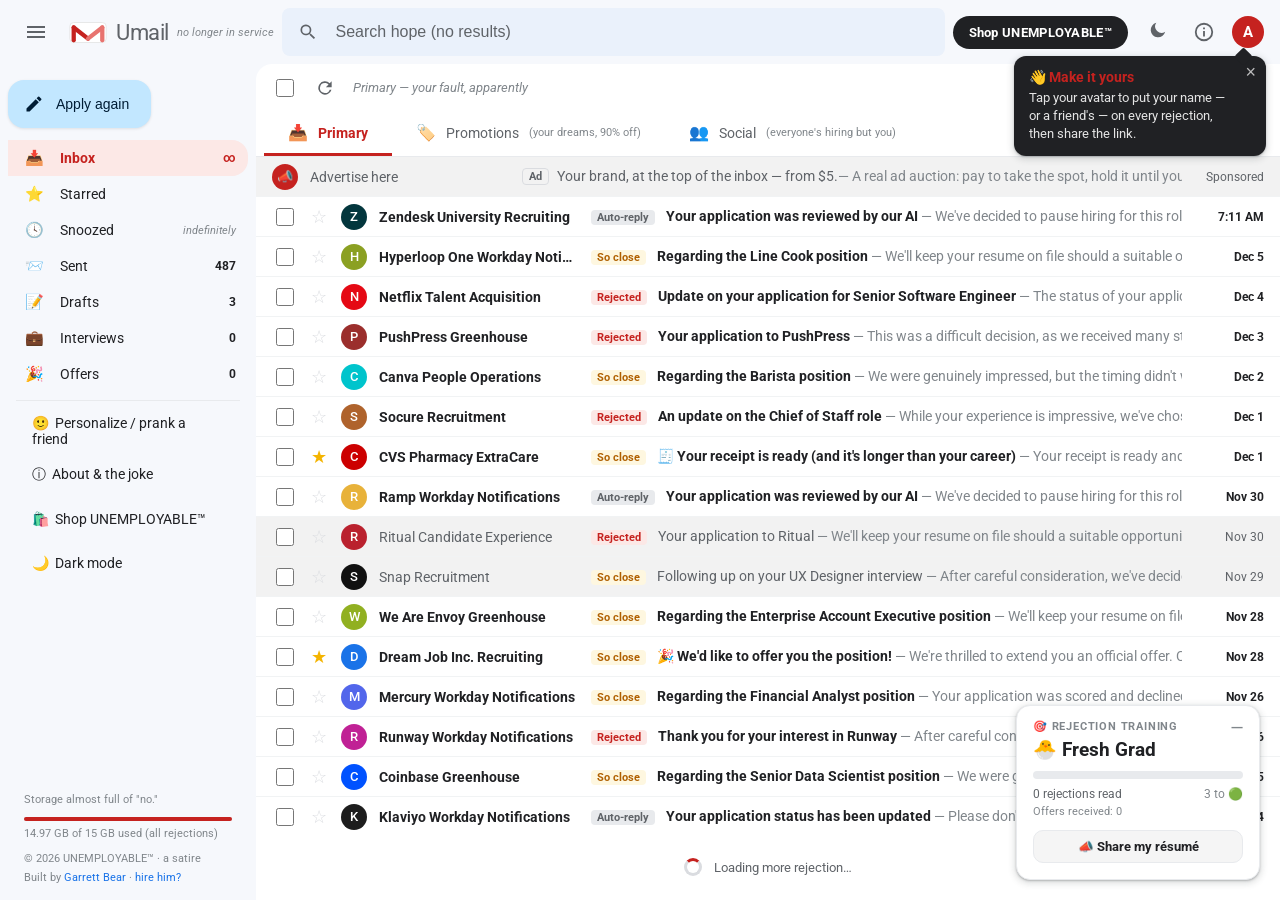
==== commit abd44111: "Rotating funny default names + generic cross-field job pool; remove Garrett-specific defaults" ====
--- a/index.html
+++ b/index.html
@@ -171,7 +171,7 @@
       <p class="pz-intro">Put your name (or a friend's) on every rejection, pick the jobs you'll never get, add the companies that ghosted you — then share the link and watch the whole internet turn <em>them</em> down.</p>
 
       <label class="pz-label" for="pzName">Name on the rejections</label>
-      <input class="pz-input" id="pzName" type="text" maxlength="40" placeholder="Garrett Bear" autocomplete="off" />
+      <input class="pz-input" id="pzName" type="text" maxlength="40" placeholder="e.g. Pat Pending (or your own name)" autocomplete="off" />
       <p class="pz-hint">Add a last name and they'll address you every careless way — Garrett Bear, G. Bear, Garrett B., Garrett.</p>
 
       <label class="pz-label">Jobs you keep getting rejected from</label>
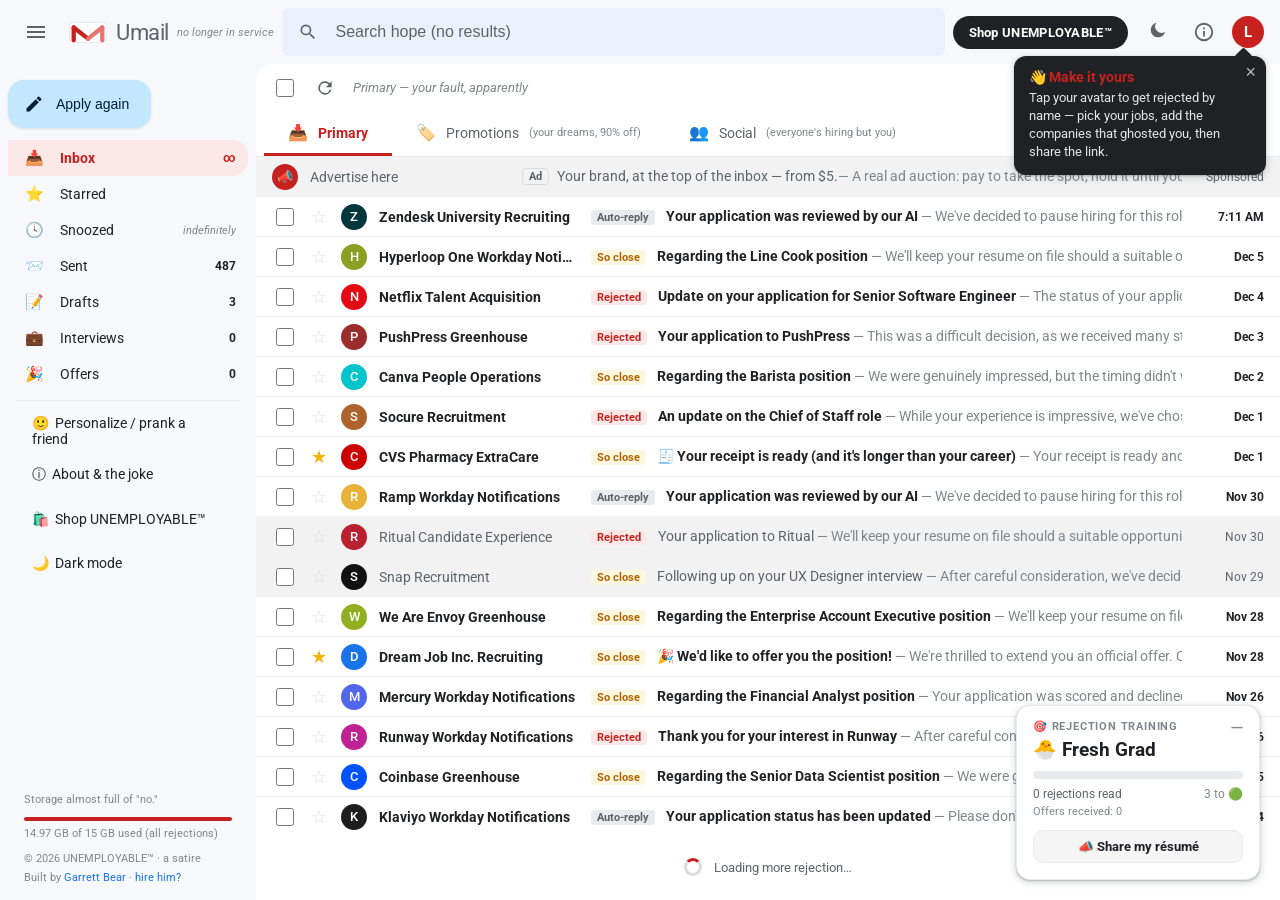
==== commit 1409c0db: "Rotating funny default names + generic job pool; sharpen first-visit coachmark" ====
--- a/index.html
+++ b/index.html
@@ -302,7 +302,7 @@
     <span class="coach-arrow"></span>
     <button class="coach-x" id="coachX" aria-label="Dismiss">×</button>
     <strong>👋 Make it yours</strong>
-    <p>Tap your avatar to put your name — or a friend's — on every rejection, then share the link.</p>
+    <p>Tap your avatar to get rejected by name — pick your jobs, add the companies that ghosted you, then share the link.</p>
   </div>
 
   <script src="script.js"></script>
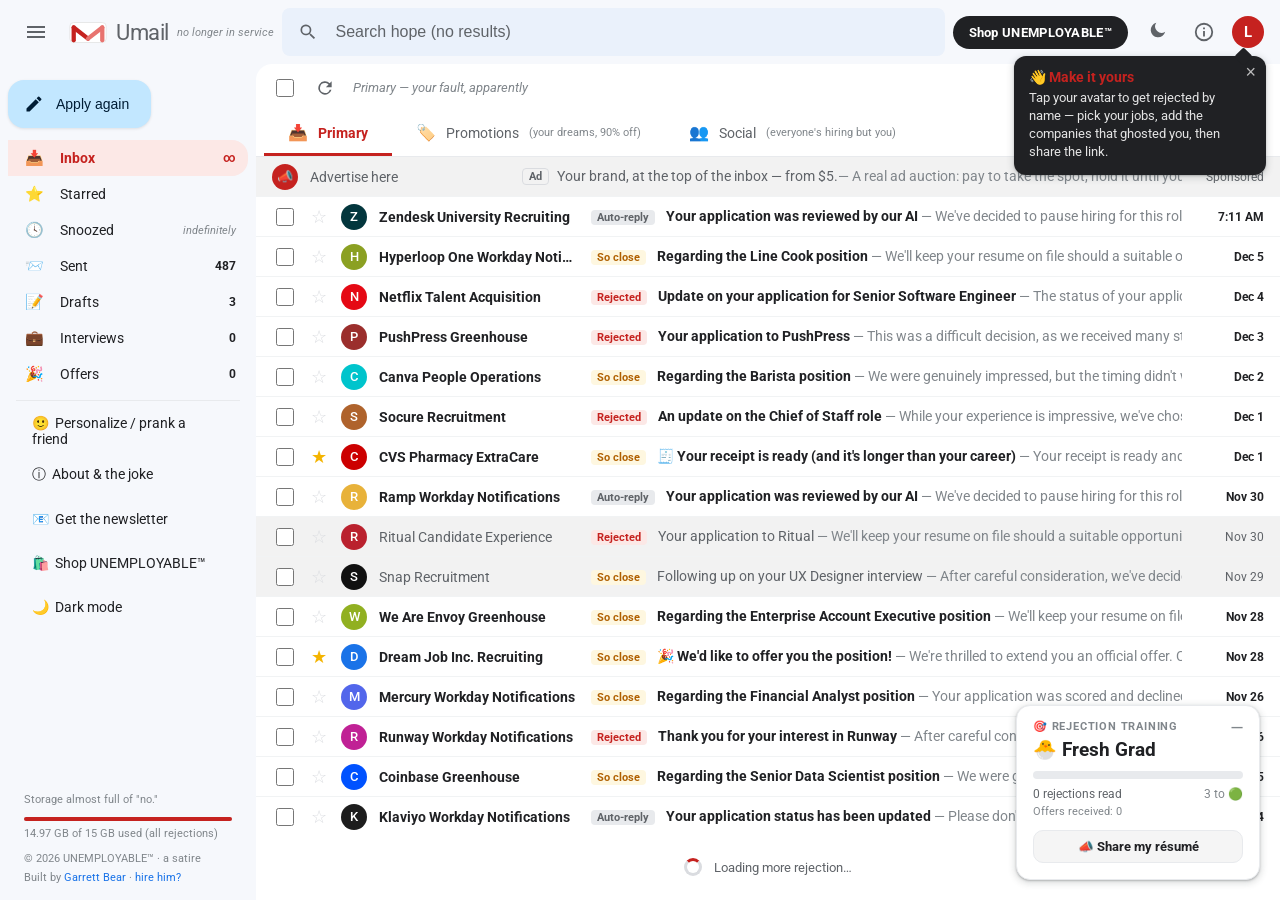
==== commit 5e9cd59f: "Add newsletter signup modal (shop's form engine) + sidebar entry" ====
--- a/index.html
+++ b/index.html
@@ -124,6 +124,7 @@
       <nav class="drawer-extra">
         <button class="drawer-item" id="meBtnDrawer">🙂&nbsp;&nbsp;Personalize / prank a friend</button>
         <button class="drawer-item" id="aboutBtnDrawer">ⓘ&nbsp;&nbsp;About &amp; the joke</button>
+        <button class="drawer-item" id="newsBtnDrawer">📧&nbsp;&nbsp;Get the newsletter</button>
         <a class="drawer-item" href="https://shop.theunemployable.xyz" target="_blank" rel="noopener">🛍️&nbsp;&nbsp;Shop UNEMPLOYABLE™</a>
         <button class="drawer-item" id="themeBtnDrawer">🌙&nbsp;&nbsp;Dark mode</button>
       </nav>
@@ -188,6 +189,25 @@
         <button class="mb-btn" id="pzCopy">Copy shareable link</button>
       </div>
       <p class="pz-note" id="pzNote"></p>
+    </div>
+  </div>
+
+  <!-- ===== Newsletter modal ===== -->
+  <div class="modal-overlay" id="newsletterOverlay" hidden>
+    <div class="about-card" role="dialog" aria-modal="true" aria-labelledby="newsTitle">
+      <button class="about-close" id="newsClose" aria-label="Close">×</button>
+      <h2 id="newsTitle">📧 The UNEMPLOYABLE™ newsletter</h2>
+      <p class="about-tag">one email, zero recruiters</p>
+      <p>The only inbox that actually follows up. We'll email you when the shop drops, the site does something dumb, or there's a new way to be rejected. No spam — unlike LinkedIn.</p>
+      <div class="about-waitlist">
+        <form class="signup" id="signupNews" novalidate>
+          <input type="email" name="email" required autocomplete="email" inputmode="email" placeholder="you@stillchecking.email" aria-label="Email address" />
+          <input class="hp" type="text" name="website" tabindex="-1" autocomplete="off" aria-hidden="true" />
+          <button type="submit">Sign me up</button>
+        </form>
+        <p class="signup-note" id="noteNews">No spam. Unlike recruiters, we actually follow up.</p>
+        <p class="form-fallback">Box not working? <a href="https://docs.google.com/forms/d/e/1FAIpQLScb5RaU6KfAhWmjYifP8sGAfHYI7xUYA14kFy-o8AaP4aoraw/viewform" target="_blank" rel="noopener">Sign up on the form directly →</a></p>
+      </div>
     </div>
   </div>
 
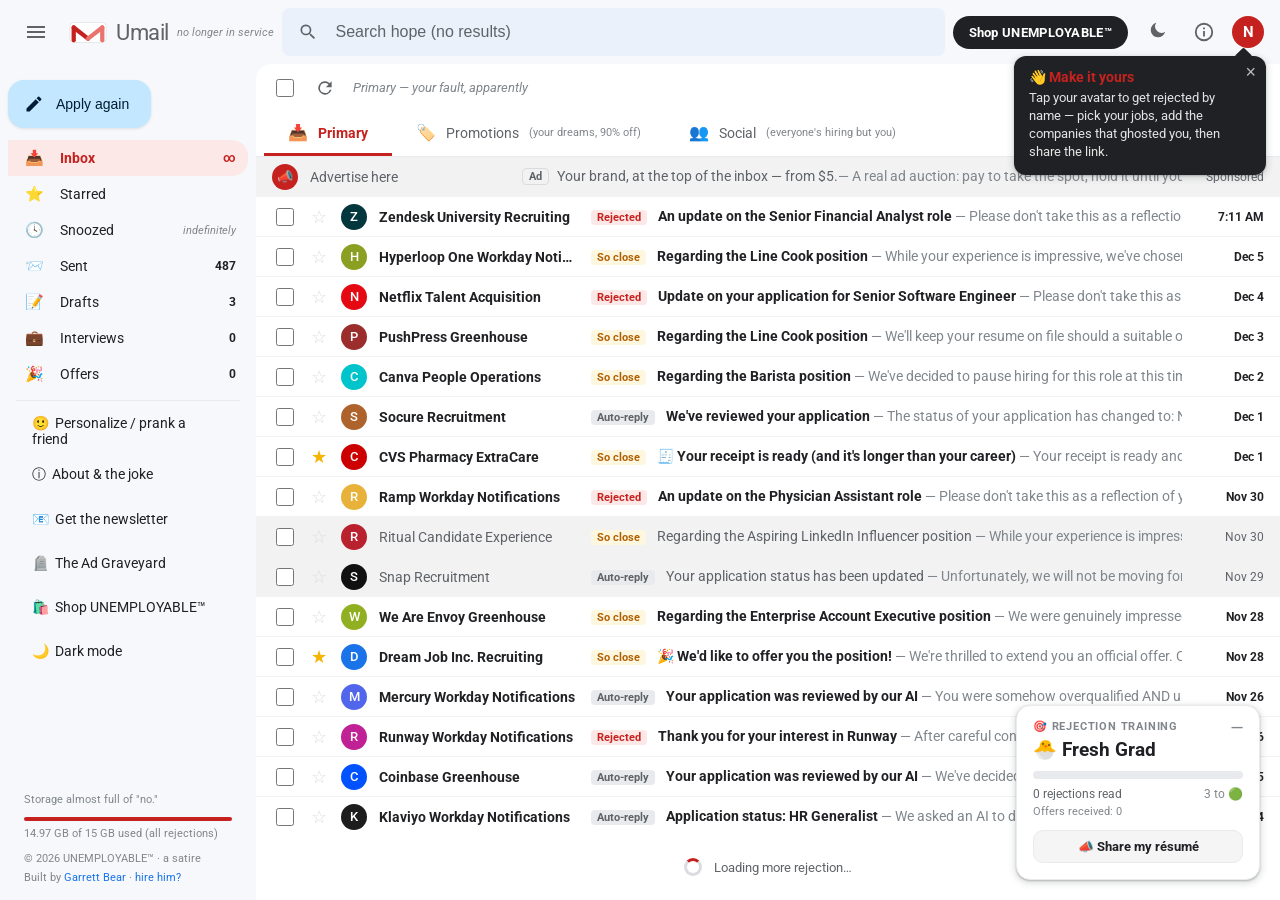
==== commit 503a3d60: "Promote the Ad Graveyard from the inbox menu" ====
--- a/index.html
+++ b/index.html
@@ -125,6 +125,7 @@
         <button class="drawer-item" id="meBtnDrawer">🙂&nbsp;&nbsp;Personalize / prank a friend</button>
         <button class="drawer-item" id="aboutBtnDrawer">ⓘ&nbsp;&nbsp;About &amp; the joke</button>
         <button class="drawer-item" id="newsBtnDrawer">📧&nbsp;&nbsp;Get the newsletter</button>
+        <a class="drawer-item" href="https://ads.theunemployable.xyz/graveyard" target="_blank" rel="noopener">🪦&nbsp;&nbsp;The Ad Graveyard</a>
         <a class="drawer-item" href="https://shop.theunemployable.xyz" target="_blank" rel="noopener">🛍️&nbsp;&nbsp;Shop UNEMPLOYABLE™</a>
         <button class="drawer-item" id="themeBtnDrawer">🌙&nbsp;&nbsp;Dark mode</button>
       </nav>
--- a/style.css
+++ b/style.css
@@ -393,6 +393,8 @@
 .mb-btn:hover { background: var(--hover); }
 .mb-btn.primary { background: var(--accent); color: #fff; border-color: var(--accent); }
 .mb-btn.primary:hover { background: #a81b19; }
+.mb-btn.tweet { background: #000; color: #fff; border-color: #000; }
+.mb-btn.tweet:hover { background: #222; }
 .mb-actions { flex-wrap: wrap; }
 
 /* ===== Personalize modal ===== */
@@ -636,6 +638,8 @@
 :root[data-theme="dark"] .mb-btn:hover { background: var(--hover); }
 :root[data-theme="dark"] .mb-btn.primary { background: var(--accent); color: #202124; border-color: var(--accent); }
 :root[data-theme="dark"] .mb-btn.primary:hover { background: #f6a59e; }
+:root[data-theme="dark"] .mb-btn.tweet { background: #fff; color: #000; border-color: #fff; }
+:root[data-theme="dark"] .mb-btn.tweet:hover { background: #e8eaed; }
 :root[data-theme="dark"] .pz-input { background: #1f1f1f; }
 :root[data-theme="dark"] .pz-cat { background: #1f1f1f; color: #bdc1c6; }
 :root[data-theme="dark"] .pz-cat.on { background: #3a1a18; color: #f6a59e; border-color: #f6a59e; }
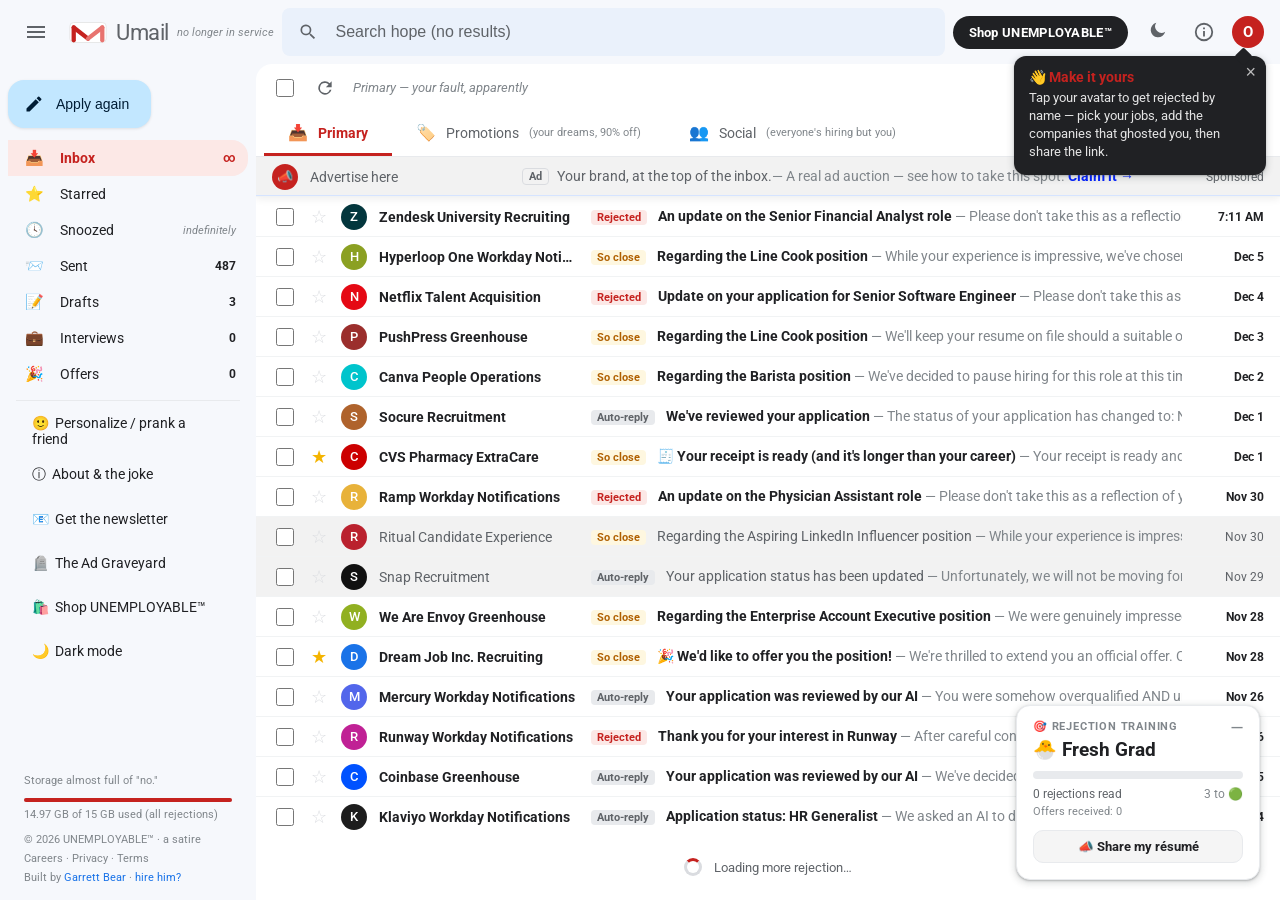
==== commit 71d22cfb: "Inbox ad: remove red CTA box + red hover (blue instead)" ====
--- a/index.html
+++ b/index.html
@@ -134,6 +134,7 @@
         <div class="storage-bar"><span></span></div>
         <p class="storage-txt">14.97 GB of 15 GB used (all rejections)</p>
         <p class="copyright">© <span class="yr">2026</span> UNEMPLOYABLE™ · a satire</p>
+        <p class="foot-links"><a href="/careers">Careers</a> · <a href="/privacy">Privacy</a> · <a href="/terms">Terms</a></p>
         <p class="built-by">Built by <a href="https://garrettbear.com" target="_blank" rel="noopener">Garrett Bear</a> · <a href="https://garrettbear.com" target="_blank" rel="noopener">hire him?</a></p>
       </div>
     </aside>
--- a/style.css
+++ b/style.css
@@ -189,6 +189,9 @@
 .built-by { margin: 6px 0 0; font-size: 11px; color: var(--text-faint); }
 .built-by a { color: var(--blue); text-decoration: none; }
 .built-by a:hover { text-decoration: underline; }
+.foot-links { margin: 6px 0 0; font-size: 11px; color: var(--text-faint); }
+.foot-links a { color: var(--text-faint); text-decoration: none; }
+.foot-links a:hover { color: var(--blue); text-decoration: underline; }
 .about-credit {
   font-size: 13px; line-height: 1.6; color: var(--text);
   background: var(--accent-soft); border-radius: 10px; padding: 12px 14px; margin: 8px 0 4px;
@@ -276,7 +279,8 @@
 .lbl-social   { background: #e6f4ea; color: #137333; }
 .lbl-ad       { background: transparent; color: #5f6368; border: 1px solid #dadce0; }
 /* sponsored row — subtle tint + tiny "Ad" chip, Gmail-style */
-.ad-row { background: #f6faff; }
+/* Pinned: stays stuck to the top of the inbox as the list scrolls (advertiser value). */
+.ad-row { background: #f6faff; position: sticky; top: 0; z-index: 3; box-shadow: 0 2px 8px rgba(0,0,0,.07), inset 0 -1px 0 #d6e4ff; }
 .ad-row:hover { background: #eef5ff; }
 
 /* Ad creative inside the opened sponsored email */
@@ -288,10 +292,11 @@
 
 /* "take this spot" hint in the ad row + takeover block in the modal */
 .ad-take { color: #001fff; font-weight: 700; white-space: nowrap; }
-.ad-takeover { margin-top: 18px; padding: 16px 18px; border: 1px solid #001fff; border-radius: 12px; background: #eef1ff; text-align: center; }
-.ad-takeover p { margin: 0 0 10px; font-size: 13.5px; color: #0a1a8f; line-height: 1.5; }
-.ad-takeover a { display: inline-block; background: #001fff; color: #fff; text-decoration: none; font-weight: 800; padding: 11px 22px; border-radius: 22px; font-size: 13px; letter-spacing: .2px; }
-.ad-takeover a:hover { filter: brightness(1.15); }
+/* "Take this spot" promo — intentionally subtle so it never upstages the ad. */
+.ad-takeover { margin-top: 20px; padding: 11px 14px; border: 1px solid var(--line); border-radius: 10px; background: transparent; text-align: center; }
+.ad-takeover p { margin: 0 0 5px; font-size: 12.5px; color: var(--text-faint); line-height: 1.5; }
+.ad-takeover a { display: inline-block; color: var(--blue); text-decoration: none; font-weight: 700; font-size: 12.5px; }
+.ad-takeover a:hover { text-decoration: underline; }
 .ad-spec-box {
   aspect-ratio: 1200 / 628; width: 100%; margin: 4px 0 6px;
   border: 2px dashed var(--line); border-radius: 12px; background: #f6faff;
@@ -373,17 +378,15 @@
 .mb-content { font-size: 14px; line-height: 1.7; color: #3c4043; }
 .mb-content p { margin: 0 0 14px; }
 .mb-content .sig { color: var(--text-soft); }
-.mb-cta {
-  margin-top: 28px; padding: 18px 20px; border: 1px dashed var(--accent);
-  border-radius: 12px; background: var(--accent-soft); text-align: center;
-}
-.mb-cta p { margin: 0 0 10px; font-size: 14px; color: var(--accent); font-weight: 500; }
+/* The advertiser's own CTA — keep it clean so nothing looks like an error. */
+.mb-cta { margin-top: 24px; text-align: center; }
+.mb-cta p { margin: 0 0 10px; font-size: 14px; color: var(--text-soft); font-weight: 500; }
 .mb-cta a {
   display: inline-block; background: var(--text); color: #fff; text-decoration: none;
   font-weight: 700; padding: 10px 22px; border-radius: 20px; font-size: 13px;
   letter-spacing: .3px; transition: background .15s;
 }
-.mb-cta a:hover { background: var(--accent); }
+.mb-cta a:hover { background: #001fff; }
 .mb-actions { margin-top: 24px; display: flex; gap: 12px; }
 .mb-btn {
   border: 1px solid var(--line); background: #fff; color: var(--text-soft);
@@ -652,15 +655,14 @@
 :root[data-theme="dark"] .lbl-promo { background: #1f2a3d; color: #8ab4f8; }
 :root[data-theme="dark"] .lbl-social { background: #1e2e22; color: #81c995; }
 :root[data-theme="dark"] .lbl-ad { background: transparent; color: #9aa0a6; border-color: #3c4043; }
-:root[data-theme="dark"] .ad-row { background: #1c2530; }
+:root[data-theme="dark"] .ad-row { background: #1c2530; box-shadow: 0 2px 8px rgba(0,0,0,.45), inset 0 -1px 0 #2c4159; }
 :root[data-theme="dark"] .ad-row:hover { background: #20303f; }
 :root[data-theme="dark"] .ad-spec-box { background: #1c2530; border-color: #3c4043; }
 :root[data-theme="dark"] .ad-take { color: #8ab4f8; }
-:root[data-theme="dark"] .ad-takeover { background: #0e1430; border-color: #2b3da8; }
-:root[data-theme="dark"] .ad-takeover p { color: #aebbff; }
-:root[data-theme="dark"] .mb-cta { background: var(--accent-soft); }
+:root[data-theme="dark"] .ad-takeover { background: transparent; border-color: var(--line); }
+:root[data-theme="dark"] .ad-takeover p { color: var(--text-faint); }
 :root[data-theme="dark"] .mb-cta a { background: #e8eaed; color: #202124; }
-:root[data-theme="dark"] .mb-cta a:hover { background: var(--accent); }
+:root[data-theme="dark"] .mb-cta a:hover { background: #001fff; color: #fff; }
 :root[data-theme="dark"] .row-check,
 :root[data-theme="dark"] .er-check { accent-color: #8ab4f8; }
 
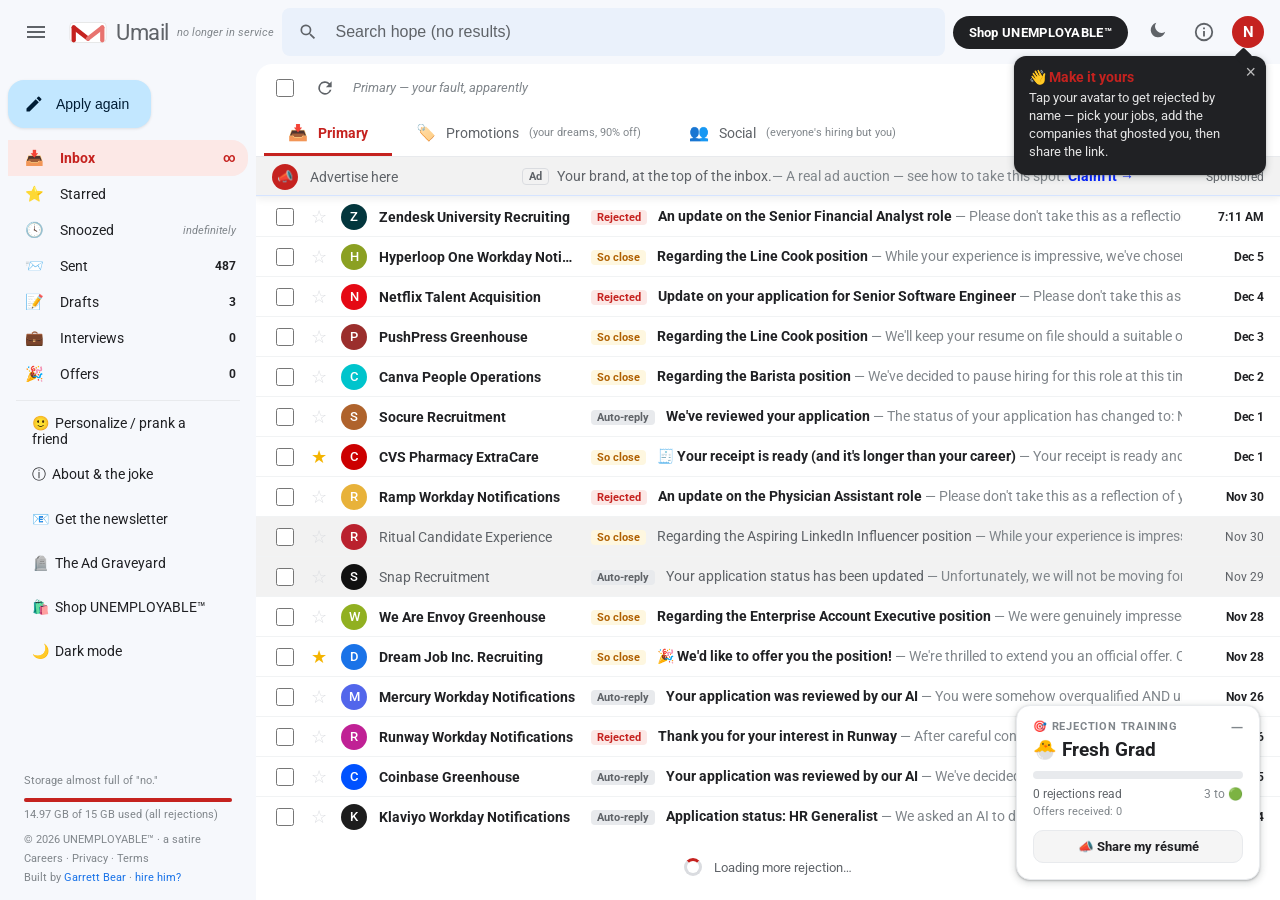
==== commit b996aae0: "OG: use www URLs so Twitter image resolves without redirect" ====
--- a/index.html
+++ b/index.html
@@ -10,16 +10,16 @@
   <meta name="author" content="Garrett Bear" />
   <meta name="keywords" content="job rejection, unemployable, tech jobs, layoffs, application rejected, job hunt, satire, clothing brand, product designer, front end developer" />
   <meta name="theme-color" content="#ffffff" />
-  <link rel="canonical" href="https://theunemployable.xyz/" />
+  <link rel="canonical" href="https://www.theunemployable.xyz/" />
 
   <!-- Open Graph -->
   <meta property="og:type" content="website" />
   <meta property="og:site_name" content="Unemployable" />
   <meta property="og:title" content="Unemployable — An Endless Inbox of Rejection" />
   <meta property="og:description" content="Scroll back through every automated 'unfortunately we won't be moving forward' email, forever. A clothing brand for the chronically applied-but-never-hired." />
-  <meta property="og:url" content="https://theunemployable.xyz/" />
-  <meta property="og:image" content="https://theunemployable.xyz/og-image.png" />
-  <meta property="og:image:secure_url" content="https://theunemployable.xyz/og-image.png" />
+  <meta property="og:url" content="https://www.theunemployable.xyz/" />
+  <meta property="og:image" content="https://www.theunemployable.xyz/og-image.png" />
+  <meta property="og:image:secure_url" content="https://www.theunemployable.xyz/og-image.png" />
   <meta property="og:image:type" content="image/png" />
   <meta property="og:image:width" content="1200" />
   <meta property="og:image:height" content="630" />
@@ -29,7 +29,7 @@
   <meta name="twitter:card" content="summary_large_image" />
   <meta name="twitter:title" content="Unemployable — An Endless Inbox of Rejection" />
   <meta name="twitter:description" content="An endless scroll of automated job rejection emails. You are not a culture fit. Forever." />
-  <meta name="twitter:image" content="https://theunemployable.xyz/og-image.png" />
+  <meta name="twitter:image" content="https://www.theunemployable.xyz/og-image.png" />
 
   <link rel="icon" type="image/svg+xml" href="favicon.svg" />
   <link rel="icon" type="image/png" sizes="32x32" href="favicon-32.png" />
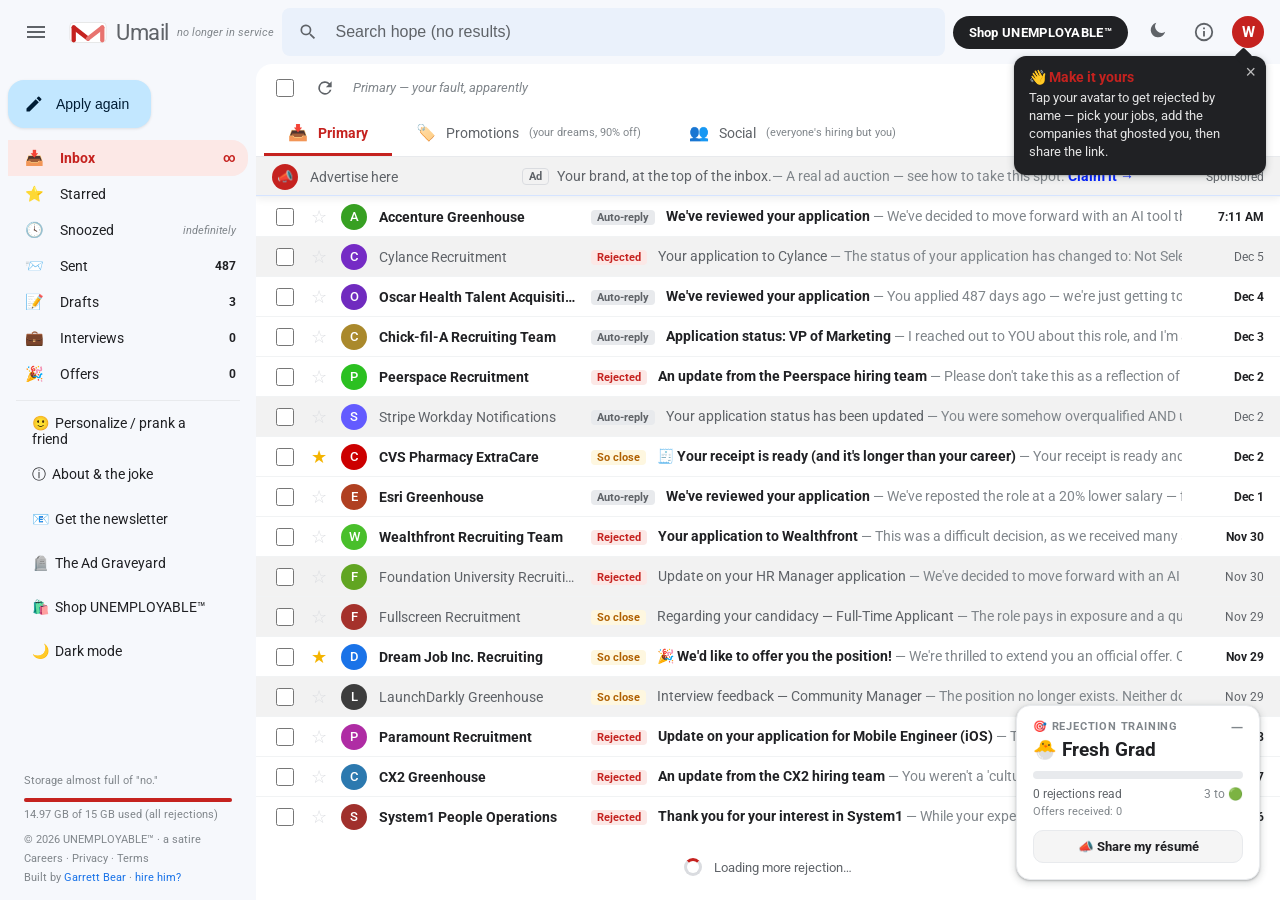
==== commit 6bc9f998: "WTF explainer popup, second-person share + prank message, reset button, 8 new rejections" ====
--- a/index.html
+++ b/index.html
@@ -188,7 +188,8 @@
 
       <div class="pz-actions">
         <button class="about-shop pz-apply" id="pzApply">Apply</button>
-        <button class="mb-btn" id="pzCopy">Copy shareable link</button>
+        <button class="mb-btn" id="pzCopy">😈 Copy prank message</button>
+        <button class="mb-btn pz-reset" id="pzReset" title="Clear everything for the next victim">Reset</button>
       </div>
       <p class="pz-note" id="pzNote"></p>
     </div>
@@ -272,6 +273,23 @@
     </div>
   </div>
 
+  <!-- first-visit "wtf is this" explainer -->
+  <div class="modal-overlay" id="wtfOverlay" hidden>
+    <div class="wtf-card" role="dialog" aria-modal="true" aria-labelledby="wtfTitle">
+      <button class="about-close" id="wtfClose" aria-label="Close">×</button>
+      <div class="wtf-emoji">🤨</div>
+      <h2 id="wtfTitle">wtf is this?</h2>
+      <p class="wtf-lede">Everyone's inbox, with the rise of AI.</p>
+      <p>It's satire — none of these emails are real, but you've probably received every single one. A company posts a job, an AI screens 900 applicants, an AI writes the rejection, and increasingly an AI <em>is</em> the new hire. This inbox just scrolls back through the entire genre of corporate "no." Forever.</p>
+      <p>Built by <a href="https://garrettbear.com" target="_blank" rel="noopener">one very rejected human</a> after 1.5 years of job hunting. The sponsored ad at the top is real, though — someone actually paid for it, and <a href="https://ads.theunemployable.xyz" target="_blank" rel="noopener">you can outbid them</a>.</p>
+      <div class="wtf-actions">
+        <button class="wtf-btn primary" id="wtfGo">😮‍💨 Back to the rejections</button>
+        <button class="wtf-btn" id="wtfPrank">😈 Put a friend's name on them</button>
+      </div>
+      <p class="wtf-foot">Full story in <button class="linklike" id="wtfAbout">About &amp; the joke</button></p>
+    </div>
+  </div>
+
   <!-- ===== Rejection Training (gamification HUD) ===== -->
   <aside class="game-hud" id="gameHud" aria-label="Rejection Training score">
     <button class="game-min" id="gameMin" aria-label="Minimize Rejection Training" title="Minimize">–</button>
--- a/style.css
+++ b/style.css
@@ -292,11 +292,16 @@
 
 /* "take this spot" hint in the ad row + takeover block in the modal */
 .ad-take { color: #001fff; font-weight: 700; white-space: nowrap; }
-/* "Take this spot" promo — intentionally subtle so it never upstages the ad. */
-.ad-takeover { margin-top: 20px; padding: 11px 14px; border: 1px solid var(--line); border-radius: 10px; background: transparent; text-align: center; }
-.ad-takeover p { margin: 0 0 5px; font-size: 12.5px; color: var(--text-faint); line-height: 1.5; }
-.ad-takeover a { display: inline-block; color: var(--blue); text-decoration: none; font-weight: 700; font-size: 12.5px; }
-.ad-takeover a:hover { text-decoration: underline; }
+/* "Take this spot" — bold + blue: it's a live, competitive auction. */
+.ad-takeover { margin-top: 20px; padding: 16px 18px; border: 1px solid #001fff; border-radius: 12px; background: #eef1ff; text-align: center; }
+.ad-takeover p { margin: 0 0 12px; font-size: 13.5px; color: #0a1a8f; line-height: 1.5; }
+.ad-takeover .tk-btn { display: inline-block; background: #001fff; color: #fff; text-decoration: none; font-weight: 800; padding: 12px 24px; border-radius: 24px; font-size: 13.5px; letter-spacing: .2px; }
+.ad-takeover .tk-btn:hover { filter: brightness(1.15); }
+.tk-grave { display: block; margin-top: 12px; font-size: 12px; color: #4d5bb8; line-height: 1.5; }
+.tk-grave a { color: #001fff; font-weight: 700; text-decoration: underline; }
+.ad-grave-note { margin-top: 16px; font-size: 12.5px; color: var(--text-faint); text-align: center; line-height: 1.5; }
+.ad-grave-note a { color: var(--blue); font-weight: 700; text-decoration: none; }
+.ad-grave-note a:hover { text-decoration: underline; }
 .ad-spec-box {
   aspect-ratio: 1200 / 628; width: 100%; margin: 4px 0 6px;
   border: 2px dashed var(--line); border-radius: 12px; background: #f6faff;
@@ -445,6 +450,33 @@
   position: absolute; top: 14px; right: 18px; background: none; border: none;
   font-size: 28px; line-height: 1; color: var(--text-soft); cursor: pointer;
 }
+
+/* "wtf is this" first-visit explainer */
+.wtf-card {
+  background: #fff; max-width: 480px; width: 100%; border-radius: 18px;
+  padding: 36px 32px 26px; position: relative; box-shadow: var(--shadow);
+  animation: pop .2s ease; margin: auto; text-align: center;
+}
+.wtf-emoji { font-size: 52px; line-height: 1; }
+.wtf-card h2 { margin: 10px 0 2px; font-size: 30px; letter-spacing: -.01em; }
+.wtf-lede { margin: 4px 0 16px; color: var(--blue); font-weight: 800; font-size: 15px; }
+.wtf-card p { font-size: 14px; line-height: 1.65; color: #3c4043; text-align: left; }
+.wtf-card p a { color: var(--blue); font-weight: 600; }
+.wtf-actions { display: flex; flex-direction: column; gap: 8px; margin-top: 20px; }
+.wtf-btn {
+  font-family: inherit; font-size: 14px; font-weight: 700; cursor: pointer;
+  border-radius: 24px; padding: 12px 18px; border: 1px solid var(--line);
+  background: #f1f3f4; color: var(--text); transition: filter .12s;
+}
+.wtf-btn:hover { filter: brightness(.96); }
+.wtf-btn.primary { background: var(--text); color: #fff; border-color: transparent; }
+.wtf-btn.primary:hover { filter: brightness(1.2); }
+.wtf-foot { margin: 14px 0 0; font-size: 12px; color: var(--text-faint); text-align: center !important; }
+.linklike { background: none; border: none; padding: 0; font: inherit; color: var(--blue); cursor: pointer; text-decoration: underline; }
+:root[data-theme="dark"] .wtf-card { background: #2a2b2e; }
+:root[data-theme="dark"] .wtf-card p { color: #d6d8db; }
+:root[data-theme="dark"] .wtf-btn { background: #35363a; color: #e8eaed; border-color: #3c4043; }
+:root[data-theme="dark"] .wtf-btn.primary { background: #e8eaed; color: #202124; }
 .about-card h2 { margin: 0; font-size: 30px; letter-spacing: 1px; }
 .about-tag { margin: 4px 0 20px; color: var(--accent); font-weight: 700; letter-spacing: 1px; text-transform: uppercase; font-size: 13px; }
 .about-card p { font-size: 14px; line-height: 1.65; color: #3c4043; }
@@ -659,8 +691,10 @@
 :root[data-theme="dark"] .ad-row:hover { background: #20303f; }
 :root[data-theme="dark"] .ad-spec-box { background: #1c2530; border-color: #3c4043; }
 :root[data-theme="dark"] .ad-take { color: #8ab4f8; }
-:root[data-theme="dark"] .ad-takeover { background: transparent; border-color: var(--line); }
-:root[data-theme="dark"] .ad-takeover p { color: var(--text-faint); }
+:root[data-theme="dark"] .ad-takeover { background: #0e1430; border-color: #2b3da8; }
+:root[data-theme="dark"] .ad-takeover p { color: #aebbff; }
+:root[data-theme="dark"] .tk-grave { color: #8e9ade; }
+:root[data-theme="dark"] .tk-grave a { color: #8ab4f8; }
 :root[data-theme="dark"] .mb-cta a { background: #e8eaed; color: #202124; }
 :root[data-theme="dark"] .mb-cta a:hover { background: #001fff; color: #fff; }
 :root[data-theme="dark"] .row-check,
